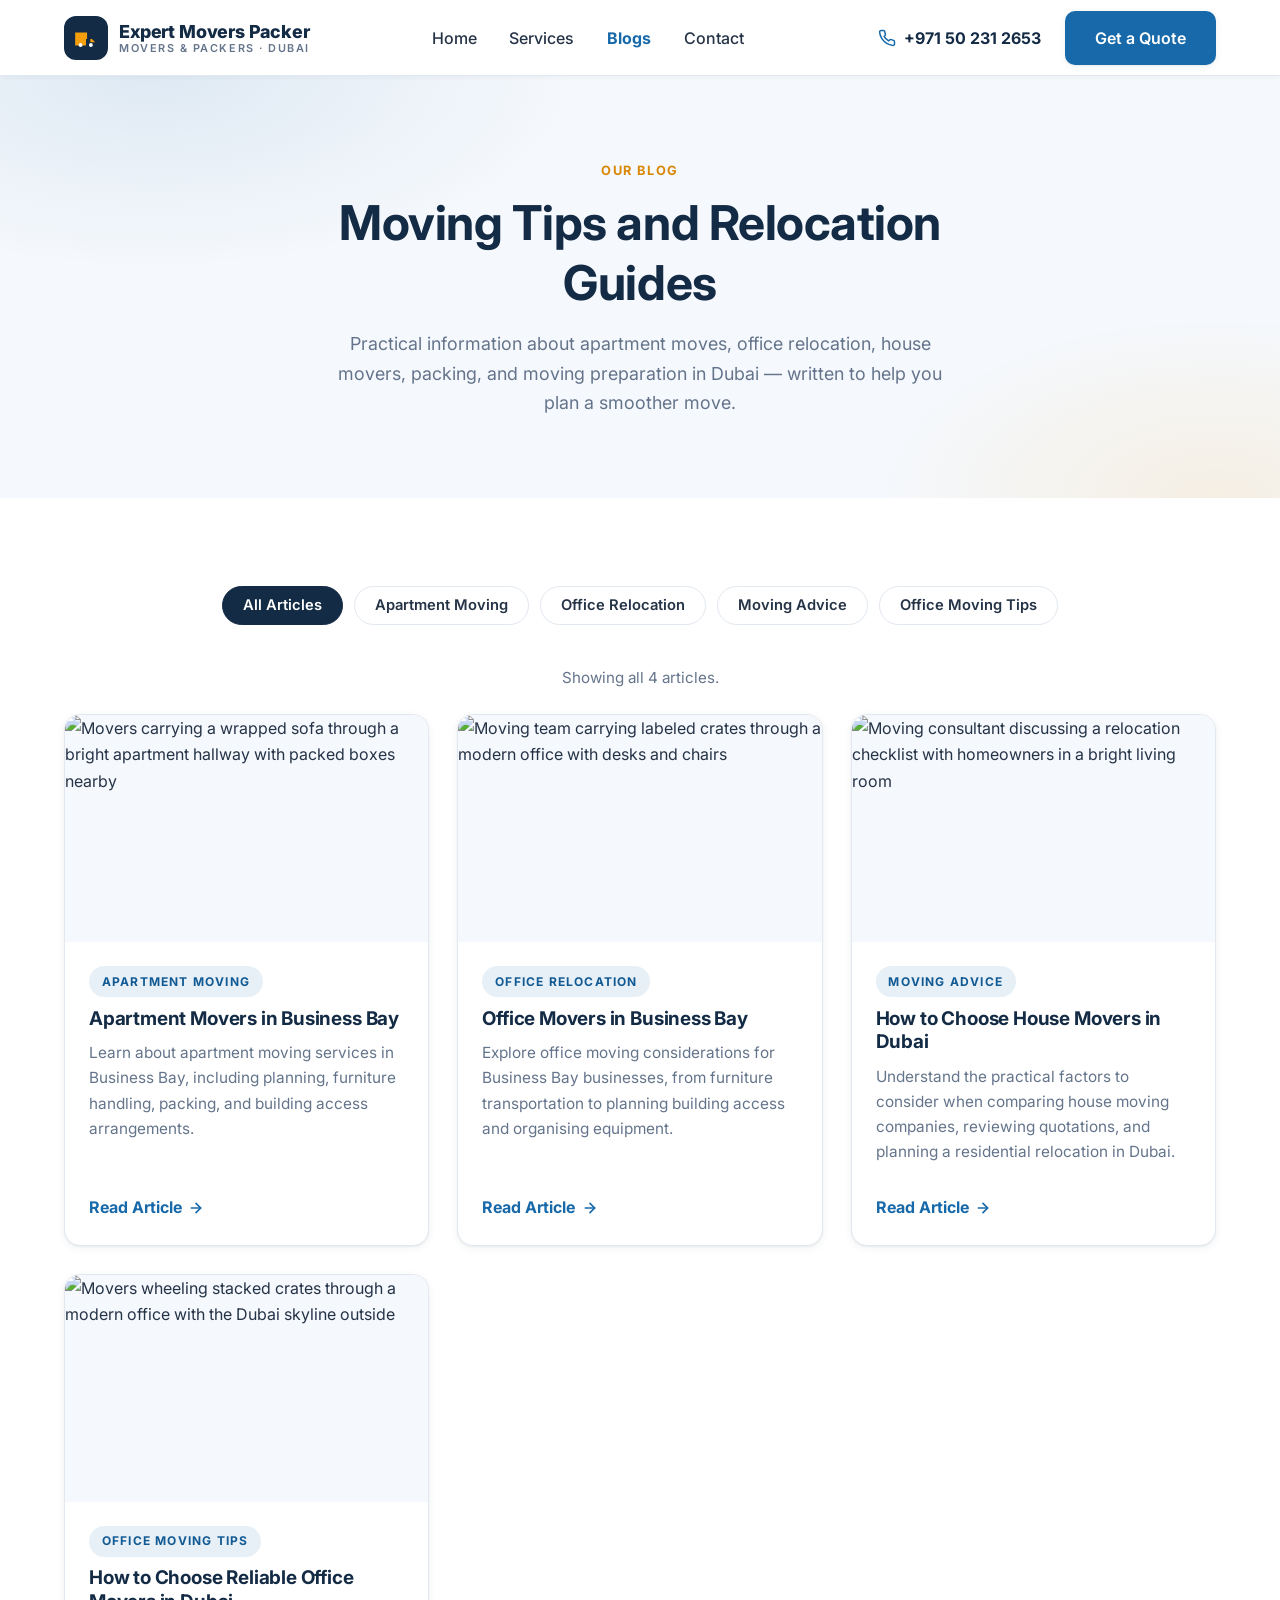
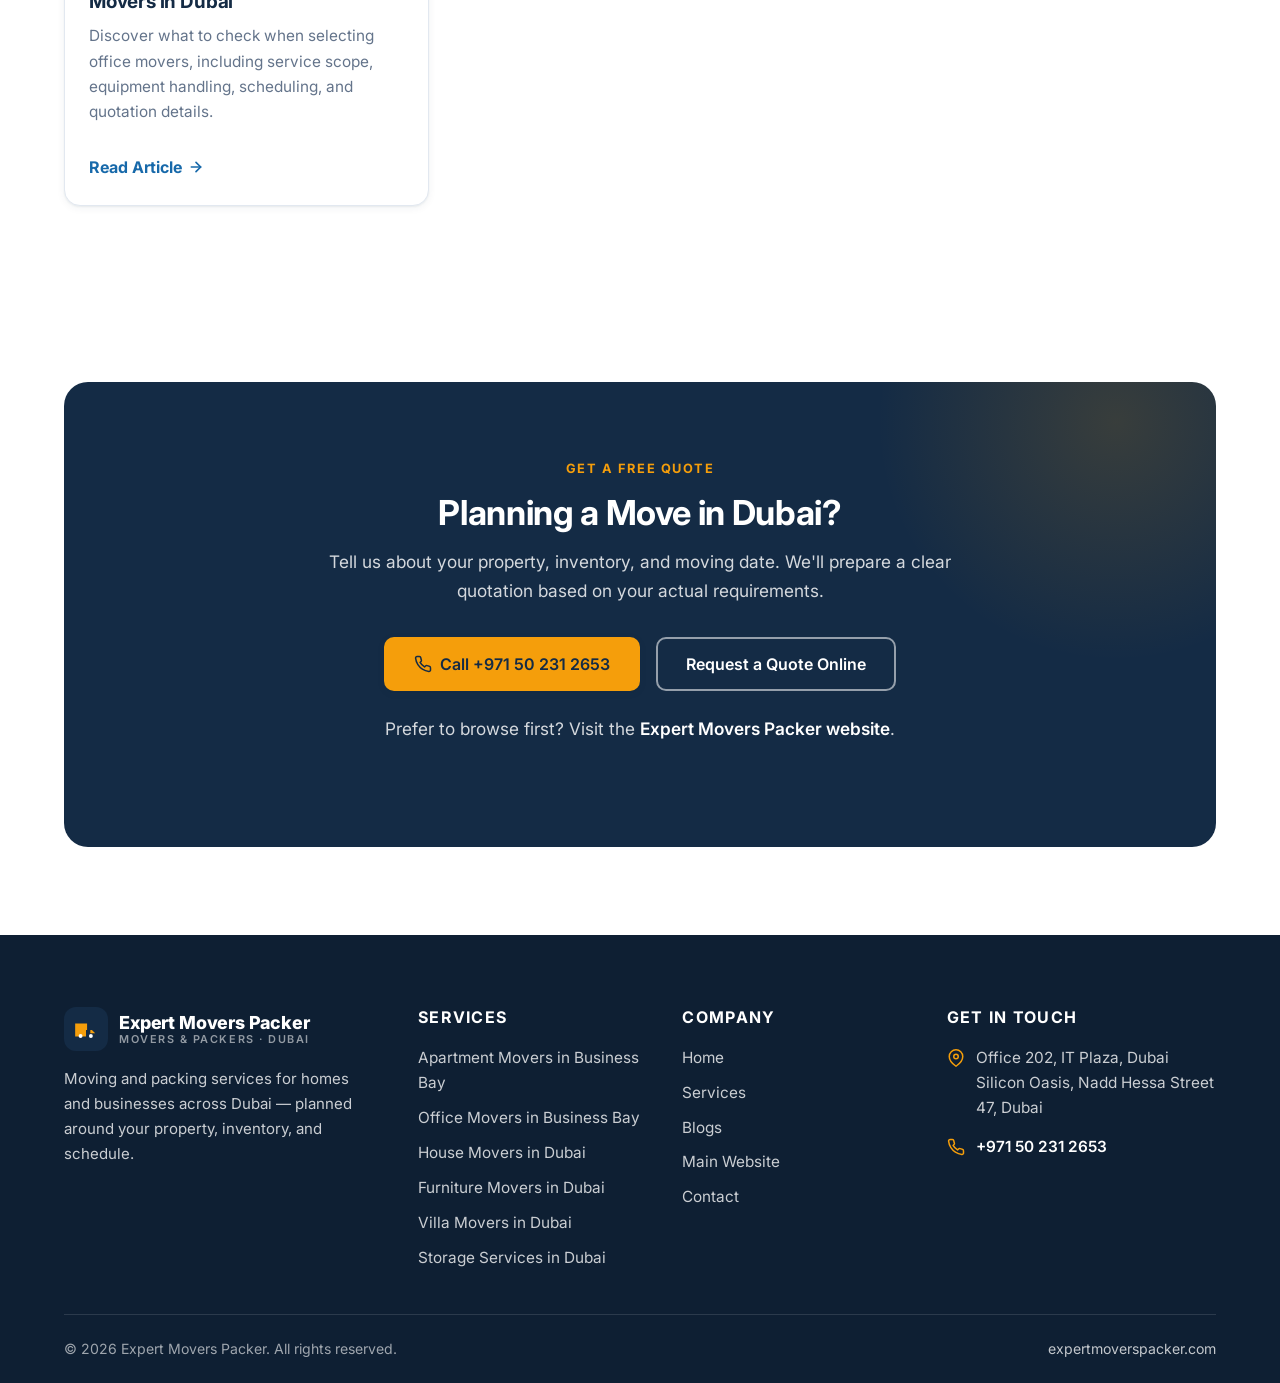
==== blogs.html @ 7b5e15eb "Add files via upload" ====
<!DOCTYPE html>
<html lang="en">
<head>
  <meta charset="UTF-8">
  <meta name="viewport" content="width=device-width, initial-scale=1.0">
  <title>Moving Tips and Relocation Guides | Expert Movers Packer</title>
  <meta name="description" content="Practical moving tips and relocation guides from Expert Movers Packer: apartment moves, office relocation, choosing house movers, packing and moving preparation in Dubai.">
  <meta property="og:type" content="website">
  <meta property="og:title" content="Moving Tips and Relocation Guides | Expert Movers Packer">
  <meta property="og:description" content="Practical moving tips and relocation guides for Dubai: apartment moves, office relocation, choosing house movers, packing and preparation.">
  <meta name="theme-color" content="#142B45">
  <link rel="preconnect" href="https://fonts.googleapis.com">
  <link rel="preconnect" href="https://fonts.gstatic.com" crossorigin>
  <link href="https://fonts.googleapis.com/css2?family=Inter:wght@400;500;600;700;800&display=swap" rel="stylesheet">
  <link rel="stylesheet" href="style.css">
  <link rel="icon" href="data:image/svg+xml,%3Csvg xmlns='http://www.w3.org/2000/svg' viewBox='0 0 44 44'%3E%3Crect width='44' height='44' rx='12' fill='%23142B45'/%3E%3Cpath d='M10 28V16h14v8h6l4 4v0h-4v-4h-6v8H10z' fill='%23F59E0B'/%3E%3Ccircle cx='16' cy='30' r='3' fill='%23fff'/%3E%3Ccircle cx='28' cy='30' r='3' fill='%23fff'/%3E%3C/svg%3E">
</head>
<body>
  <a class="skip-link" href="#main">Skip to main content</a>

  <!-- ================= Header ================= -->
  <header class="site-header">
    <div class="container header-inner">
      <a class="brand" href="index.html" aria-label="Expert Movers Packer — home">
        <span class="brand-mark" aria-hidden="true">
          <svg width="26" height="26" viewBox="0 0 24 24" fill="none" aria-hidden="true">
            <path d="M2 16V7h11v6h4.5l3 3v0H16v-3h-4v6H2v-3z" fill="#F59E0B"/>
            <circle cx="7" cy="18.5" r="1.8" fill="#fff"/>
            <circle cx="16.5" cy="18.5" r="1.8" fill="#fff"/>
          </svg>
        </span>
        <span class="brand-text">Expert Movers Packer<small>Movers &amp; Packers · Dubai</small></span>
      </a>

      <nav class="main-nav" id="main-nav" aria-label="Primary">
        <ul>
          <li><a href="index.html">Home</a></li>
          <li><a href="index.html#services">Services</a></li>
          <li><a href="blogs.html" aria-current="page">Blogs</a></li>
          <li><a href="index.html#quote">Contact</a></li>
        </ul>
      </nav>

      <div class="header-actions">
        <a class="header-phone" href="tel:+971502312653" aria-label="Call Expert Movers Packer at +971 50 231 2653">
          <svg width="18" height="18" viewBox="0 0 24 24" fill="none" stroke="currentColor" stroke-width="2" stroke-linecap="round" stroke-linejoin="round" aria-hidden="true"><path d="M22 16.92v3a2 2 0 0 1-2.18 2 19.79 19.79 0 0 1-8.63-3.07 19.5 19.5 0 0 1-6-6 19.79 19.79 0 0 1-3.07-8.67A2 2 0 0 1 4.11 2h3a2 2 0 0 1 2 1.72c.127.96.361 1.903.7 2.81a2 2 0 0 1-.45 2.11L8.09 9.91a16 16 0 0 0 6 6l1.27-1.27a2 2 0 0 1 2.11-.45c.907.339 1.85.573 2.81.7A2 2 0 0 1 22 16.92z"/></svg>
          <span>+971 50 231 2653</span>
        </a>
        <a class="btn btn-primary" href="index.html#quote">Get a Quote</a>
        <button class="nav-toggle" id="nav-toggle" aria-expanded="false" aria-controls="main-nav" aria-label="Open menu">
          <svg width="22" height="22" viewBox="0 0 24 24" fill="none" stroke="currentColor" stroke-width="2" stroke-linecap="round" aria-hidden="true"><line x1="3" y1="6" x2="21" y2="6"/><line x1="3" y1="12" x2="21" y2="12"/><line x1="3" y1="18" x2="21" y2="18"/></svg>
        </button>
      </div>
    </div>
  </header>

  <main id="main">
    <!-- ================= Blog hero ================= -->
    <section class="blog-hero" aria-labelledby="blog-heading">
      <div class="container">
        <span class="eyebrow">Our blog</span>
        <h1 id="blog-heading">Moving Tips and Relocation Guides</h1>
        <p>Practical information about apartment moves, office relocation, house movers, packing, and moving preparation in Dubai — written to help you plan a smoother move.</p>
      </div>
    </section>

    <!-- ================= Blog listing ================= -->
    <section class="section" aria-labelledby="articles-heading">
      <div class="container">
        <h2 id="articles-heading" class="visually-hidden">All articles</h2>

        <div class="filters" role="group" aria-label="Filter articles by category">
          <button class="filter-btn" type="button" data-filter="all" aria-pressed="true">All Articles</button>
          <button class="filter-btn" type="button" data-filter="apartment-moving" aria-pressed="false">Apartment Moving</button>
          <button class="filter-btn" type="button" data-filter="office-relocation" aria-pressed="false">Office Relocation</button>
          <button class="filter-btn" type="button" data-filter="moving-advice" aria-pressed="false">Moving Advice</button>
          <button class="filter-btn" type="button" data-filter="office-moving-tips" aria-pressed="false">Office Moving Tips</button>
        </div>
        <p class="filter-status" id="filter-status" role="status" aria-live="polite">Showing all 4 articles.</p>

        <div class="blog-grid" id="blog-grid">
          <article class="card blog-card" data-category="apartment-moving">
            <div class="card-media">
              <img src="assets/images/service-apartment-movers.jpg" alt="Movers carrying a wrapped sofa through a bright apartment hallway with packed boxes nearby" width="1200" height="800" loading="lazy">
            </div>
            <div class="card-body">
              <span class="category-label">Apartment Moving</span>
              <h3>Apartment Movers in Business Bay</h3>
              <p>Learn about apartment moving services in Business Bay, including planning, furniture handling, packing, and building access arrangements.</p>
              <a class="card-link" href="https://expertmoverspacker.com/apartment-movers-in-business-bay/" target="_blank" rel="noopener">Read Article
                <svg width="16" height="16" viewBox="0 0 24 24" fill="none" stroke="currentColor" stroke-width="2.5" stroke-linecap="round" stroke-linejoin="round" aria-hidden="true"><line x1="5" y1="12" x2="19" y2="12"/><polyline points="12 5 19 12 12 19"/></svg>
              </a>
            </div>
          </article>

          <article class="card blog-card" data-category="office-relocation">
            <div class="card-media">
              <img src="assets/images/service-office-movers.jpg" alt="Moving team carrying labeled crates through a modern office with desks and chairs" width="1200" height="800" loading="lazy">
            </div>
            <div class="card-body">
              <span class="category-label">Office Relocation</span>
              <h3>Office Movers in Business Bay</h3>
              <p>Explore office moving considerations for Business Bay businesses, from furniture transportation to planning building access and organising equipment.</p>
              <a class="card-link" href="https://expertmoverspacker.com/office-movers-in-business-bay/" target="_blank" rel="noopener">Read Article
                <svg width="16" height="16" viewBox="0 0 24 24" fill="none" stroke="currentColor" stroke-width="2.5" stroke-linecap="round" stroke-linejoin="round" aria-hidden="true"><line x1="5" y1="12" x2="19" y2="12"/><polyline points="12 5 19 12 12 19"/></svg>
              </a>
            </div>
          </article>

          <article class="card blog-card" data-category="moving-advice">
            <div class="card-media">
              <img src="assets/images/blog-choosing-house-movers.jpg" alt="Moving consultant discussing a relocation checklist with homeowners in a bright living room" width="1200" height="800" loading="lazy">
            </div>
            <div class="card-body">
              <span class="category-label">Moving Advice</span>
              <h3>How to Choose House Movers in Dubai</h3>
              <p>Understand the practical factors to consider when comparing house moving companies, reviewing quotations, and planning a residential relocation in Dubai.</p>
              <a class="card-link" href="https://expertmoverspacker.com/how-to-choose-house-movers-in-dubai/" target="_blank" rel="noopener">Read Article
                <svg width="16" height="16" viewBox="0 0 24 24" fill="none" stroke="currentColor" stroke-width="2.5" stroke-linecap="round" stroke-linejoin="round" aria-hidden="true"><line x1="5" y1="12" x2="19" y2="12"/><polyline points="12 5 19 12 12 19"/></svg>
              </a>
            </div>
          </article>

          <article class="card blog-card" data-category="office-moving-tips">
            <div class="card-media">
              <img src="assets/images/blog-choosing-office-movers.jpg" alt="Movers wheeling stacked crates through a modern office with the Dubai skyline outside" width="1200" height="800" loading="lazy">
            </div>
            <div class="card-body">
              <span class="category-label">Office Moving Tips</span>
              <h3>How to Choose Reliable Office Movers in Dubai</h3>
              <p>Discover what to check when selecting office movers, including service scope, equipment handling, scheduling, and quotation details.</p>
              <a class="card-link" href="https://expertmoverspacker.com/how-to-choose-reliable-office-movers-in-dubai/" target="_blank" rel="noopener">Read Article
                <svg width="16" height="16" viewBox="0 0 24 24" fill="none" stroke="currentColor" stroke-width="2.5" stroke-linecap="round" stroke-linejoin="round" aria-hidden="true"><line x1="5" y1="12" x2="19" y2="12"/><polyline points="12 5 19 12 12 19"/></svg>
              </a>
            </div>
          </article>
        </div>
      </div>
    </section>

    <!-- ================= Quote CTA ================= -->
    <section class="section" id="quote" aria-labelledby="quote-heading">
      <div class="container">
        <div class="cta">
          <div class="cta-inner">
            <span class="eyebrow eyebrow--on-dark">Get a free quote</span>
            <h2 id="quote-heading">Planning a Move in Dubai?</h2>
            <p>Tell us about your property, inventory, and moving date. We'll prepare a clear quotation based on your actual requirements.</p>
            <div class="cta-actions">
              <a class="btn btn-accent" href="tel:+971502312653">
                <svg width="18" height="18" viewBox="0 0 24 24" fill="none" stroke="currentColor" stroke-width="2" stroke-linecap="round" stroke-linejoin="round" aria-hidden="true"><path d="M22 16.92v3a2 2 0 0 1-2.18 2 19.79 19.79 0 0 1-8.63-3.07 19.5 19.5 0 0 1-6-6 19.79 19.79 0 0 1-3.07-8.67A2 2 0 0 1 4.11 2h3a2 2 0 0 1 2 1.72c.127.96.361 1.903.7 2.81a2 2 0 0 1-.45 2.11L8.09 9.91a16 16 0 0 0 6 6l1.27-1.27a2 2 0 0 1 2.11-.45c.907.339 1.85.573 2.81.7A2 2 0 0 1 22 16.92z"/></svg>
                Call +971 50 231 2653
              </a>
              <a class="btn btn-outline-light" href="https://expertmoverspacker.com/contact/" target="_blank" rel="noopener">Request a Quote Online</a>
            </div>
            <p class="cta-note">Prefer to browse first? Visit the <a href="https://expertmoverspacker.com/" target="_blank" rel="noopener">Expert Movers Packer website</a>.</p>
          </div>
        </div>
      </div>
    </section>
  </main>

  <!-- ================= Footer ================= -->
  <footer class="site-footer" id="contact">
    <div class="container">
      <div class="footer-grid">
        <div class="footer-brand">
          <a class="brand" href="index.html" aria-label="Expert Movers Packer — home">
            <span class="brand-mark" aria-hidden="true">
              <svg width="26" height="26" viewBox="0 0 24 24" fill="none" aria-hidden="true">
                <path d="M2 16V7h11v6h4.5l3 3v0H16v-3h-4v6H2v-3z" fill="#F59E0B"/>
                <circle cx="7" cy="18.5" r="1.8" fill="#fff"/>
                <circle cx="16.5" cy="18.5" r="1.8" fill="#fff"/>
              </svg>
            </span>
            <span class="brand-text">Expert Movers Packer<small>Movers &amp; Packers · Dubai</small></span>
          </a>
          <p>Moving and packing services for homes and businesses across Dubai — planned around your property, inventory, and schedule.</p>
        </div>

        <nav aria-label="Services">
          <h3>Services</h3>
          <ul class="footer-links">
            <li><a href="https://expertmoverspacker.com/apartment-movers-in-business-bay/" target="_blank" rel="noopener">Apartment Movers in Business Bay</a></li>
            <li><a href="https://expertmoverspacker.com/office-movers-in-business-bay/" target="_blank" rel="noopener">Office Movers in Business Bay</a></li>
            <li><a href="https://expertmoverspacker.com/house-movers-dubai/" target="_blank" rel="noopener">House Movers in Dubai</a></li>
            <li><a href="https://expertmoverspacker.com/furniture-movers-dubai/" target="_blank" rel="noopener">Furniture Movers in Dubai</a></li>
            <li><a href="https://expertmoverspacker.com/villa-movers-dubai/" target="_blank" rel="noopener">Villa Movers in Dubai</a></li>
            <li><a href="https://expertmoverspacker.com/storage-services-dubai/" target="_blank" rel="noopener">Storage Services in Dubai</a></li>
          </ul>
        </nav>

        <nav aria-label="Company">
          <h3>Company</h3>
          <ul class="footer-links">
            <li><a href="index.html">Home</a></li>
            <li><a href="index.html#services">Services</a></li>
            <li><a href="blogs.html">Blogs</a></li>
            <li><a href="https://expertmoverspacker.com/" target="_blank" rel="noopener">Main Website</a></li>
            <li><a href="https://expertmoverspacker.com/contact/" target="_blank" rel="noopener">Contact</a></li>
          </ul>
        </nav>

        <div>
          <h3>Get in Touch</h3>
          <ul class="footer-contact">
            <li>
              <svg width="18" height="18" viewBox="0 0 24 24" fill="none" stroke="currentColor" stroke-width="2" stroke-linecap="round" stroke-linejoin="round" aria-hidden="true"><path d="M21 10c0 7-9 13-9 13s-9-6-9-13a9 9 0 0 1 18 0z"/><circle cx="12" cy="10" r="3"/></svg>
              <span>Office 202, IT Plaza, Dubai Silicon Oasis, Nadd Hessa Street 47, Dubai</span>
            </li>
            <li>
              <svg width="18" height="18" viewBox="0 0 24 24" fill="none" stroke="currentColor" stroke-width="2" stroke-linecap="round" stroke-linejoin="round" aria-hidden="true"><path d="M22 16.92v3a2 2 0 0 1-2.18 2 19.79 19.79 0 0 1-8.63-3.07 19.5 19.5 0 0 1-6-6 19.79 19.79 0 0 1-3.07-8.67A2 2 0 0 1 4.11 2h3a2 2 0 0 1 2 1.72c.127.96.361 1.903.7 2.81a2 2 0 0 1-.45 2.11L8.09 9.91a16 16 0 0 0 6 6l1.27-1.27a2 2 0 0 1 2.11-.45c.907.339 1.85.573 2.81.7A2 2 0 0 1 22 16.92z"/></svg>
              <a href="tel:+971502312653">+971 50 231 2653</a>
            </li>
          </ul>
        </div>
      </div>

      <div class="footer-bottom">
        <span>© 2026 Expert Movers Packer. All rights reserved.</span>
        <a href="https://expertmoverspacker.com/" target="_blank" rel="noopener">expertmoverspacker.com</a>
      </div>
    </div>
  </footer>

  <script src="script.js" defer></script>
</body>
</html>
---- style.css ----
/* ============================================================
   Expert Movers Packer — shared stylesheet
   Palette: navy #142B45 · blue #1769AA · orange #F59E0B
   ============================================================ */

:root {
  --navy: #142B45;
  --navy-deep: #0E1F33;
  --blue: #1769AA;
  --blue-dark: #125A94;
  --orange: #F59E0B;
  --orange-dark: #D98706;
  --white: #FFFFFF;
  --bg-light: #F5F8FC;
  --text: #253347;
  --text-secondary: #64748B;
  --border: #E2E8F0;
  --radius: 16px;
  --radius-sm: 10px;
  --shadow-sm: 0 1px 2px rgba(20, 43, 69, 0.06), 0 2px 8px rgba(20, 43, 69, 0.06);
  --shadow-md: 0 4px 6px rgba(20, 43, 69, 0.07), 0 12px 28px rgba(20, 43, 69, 0.10);
  --shadow-lg: 0 10px 24px rgba(20, 43, 69, 0.12), 0 24px 48px rgba(20, 43, 69, 0.12);
  --font: "Inter", -apple-system, BlinkMacSystemFont, "Segoe UI", Roboto, "Helvetica Neue", Arial, sans-serif;
  --header-height: 76px;
}

/* ---------- Reset & base ---------- */
*, *::before, *::after { box-sizing: border-box; }

* { margin: 0; }

html {
  -webkit-text-size-adjust: 100%;
  scroll-behavior: smooth;
}

@media (prefers-reduced-motion: reduce) {
  html { scroll-behavior: auto; }
  *, *::before, *::after {
    animation-duration: 0.01ms !important;
    animation-iteration-count: 1 !important;
    transition-duration: 0.01ms !important;
  }
}

body {
  font-family: var(--font);
  color: var(--text);
  background: var(--white);
  line-height: 1.65;
  font-size: 1rem;
  -webkit-font-smoothing: antialiased;
}

img { max-width: 100%; height: auto; display: block; }

a { color: var(--blue); text-decoration: none; }
a:hover { text-decoration: underline; }

h1, h2, h3, h4 {
  color: var(--navy);
  line-height: 1.25;
  letter-spacing: -0.01em;
  font-weight: 700;
}

h1 { font-size: clamp(2rem, 4.5vw, 3rem); }
h2 { font-size: clamp(1.6rem, 3vw, 2.15rem); }
h3 { font-size: 1.25rem; }

p { margin-bottom: 1rem; }
p:last-child { margin-bottom: 0; }

::selection { background: rgba(23, 105, 170, 0.18); }

:focus-visible {
  outline: 3px solid var(--orange);
  outline-offset: 3px;
  border-radius: 4px;
}

/* ---------- Accessibility helpers ---------- */
[hidden] { display: none !important; }

.skip-link {
  position: absolute;
  left: 1rem;
  top: -100px;
  z-index: 200;
  background: var(--navy);
  color: var(--white);
  padding: 0.75rem 1.25rem;
  border-radius: var(--radius-sm);
  font-weight: 600;
  transition: top 0.2s ease;
}
.skip-link:focus { top: 1rem; text-decoration: none; }

.visually-hidden {
  position: absolute !important;
  width: 1px; height: 1px;
  padding: 0; margin: -1px;
  overflow: hidden;
  clip: rect(0, 0, 0, 0);
  white-space: nowrap;
  border: 0;
}

/* ---------- Layout ---------- */
.container {
  width: 100%;
  max-width: 1200px;
  margin-inline: auto;
  padding-inline: 1.5rem;
}

.section { padding-block: clamp(3.5rem, 7vw, 5.5rem); }
.section--light { background: var(--bg-light); }

section[id], footer[id] { scroll-margin-top: calc(var(--header-height) + 16px); }

.section-head {
  max-width: 720px;
  margin-bottom: 2.75rem;
}
.section-head--center { margin-inline: auto; text-align: center; }

.eyebrow {
  display: inline-block;
  font-size: 0.8rem;
  font-weight: 700;
  letter-spacing: 0.12em;
  text-transform: uppercase;
  color: var(--orange-dark);
  margin-bottom: 0.75rem;
}
.eyebrow--on-dark { color: var(--orange); }

.section-head h2 { margin-bottom: 0.75rem; }
.lead { color: var(--text-secondary); font-size: 1.1rem; }

/* ---------- Buttons ---------- */
.btn {
  display: inline-flex;
  align-items: center;
  justify-content: center;
  gap: 0.5rem;
  padding: 0.85rem 1.75rem;
  border-radius: var(--radius-sm);
  font-weight: 600;
  font-size: 1rem;
  line-height: 1.4;
  border: 2px solid transparent;
  cursor: pointer;
  transition: background-color 0.2s ease, border-color 0.2s ease, transform 0.15s ease, box-shadow 0.2s ease;
  text-align: center;
}
.btn:hover { text-decoration: none; }
.btn:active { transform: translateY(1px); }

.btn-primary { background: var(--blue); color: var(--white); box-shadow: var(--shadow-sm); }
.btn-primary:hover { background: var(--blue-dark); box-shadow: var(--shadow-md); }

.btn-accent { background: var(--orange); color: var(--navy); box-shadow: var(--shadow-sm); }
.btn-accent:hover { background: var(--orange-dark); box-shadow: var(--shadow-md); }

.btn-outline {
  background: transparent;
  color: var(--blue);
  border-color: var(--blue);
}
.btn-outline:hover { background: rgba(23, 105, 170, 0.08); }

.btn-outline-light {
  background: transparent;
  color: var(--white);
  border-color: rgba(255, 255, 255, 0.55);
}
.btn-outline-light:hover { background: rgba(255, 255, 255, 0.12); border-color: var(--white); }

.btn svg { flex-shrink: 0; }

/* ---------- Header ---------- */
.site-header {
  position: sticky;
  top: 0;
  z-index: 100;
  background: var(--white);
  border-bottom: 1px solid var(--border);
  box-shadow: 0 1px 6px rgba(20, 43, 69, 0.05);
  height: var(--header-height);
}

.header-inner {
  display: flex;
  align-items: center;
  justify-content: space-between;
  gap: 1.5rem;
  height: var(--header-height);
}

.brand {
  display: inline-flex;
  align-items: center;
  gap: 0.7rem;
  color: var(--navy);
  font-weight: 800;
  font-size: 1.12rem;
  letter-spacing: -0.01em;
  line-height: 1.2;
  flex-shrink: 0;
}
.brand:hover { text-decoration: none; }
.brand-mark {
  width: 44px; height: 44px;
  border-radius: 12px;
  background: var(--navy);
  display: inline-flex;
  align-items: center;
  justify-content: center;
  flex-shrink: 0;
}
.brand small {
  display: block;
  font-size: 0.68rem;
  font-weight: 600;
  letter-spacing: 0.14em;
  text-transform: uppercase;
  color: var(--text-secondary);
}

.main-nav ul {
  display: flex;
  align-items: center;
  gap: 0.25rem;
  list-style: none;
  padding: 0;
  margin: 0;
}
.main-nav a {
  display: inline-block;
  padding: 0.6rem 0.9rem;
  color: var(--text);
  font-weight: 500;
  border-radius: var(--radius-sm);
  transition: color 0.15s ease, background-color 0.15s ease;
}
.main-nav a:hover { color: var(--blue); background: var(--bg-light); text-decoration: none; }
.main-nav a[aria-current="page"] { color: var(--blue); font-weight: 700; }

.header-actions {
  display: flex;
  align-items: center;
  gap: 0.75rem;
  flex-shrink: 0;
}
.header-phone {
  display: inline-flex;
  align-items: center;
  gap: 0.5rem;
  font-weight: 700;
  color: var(--navy);
  padding: 0.6rem 0.75rem;
  border-radius: var(--radius-sm);
  white-space: nowrap;
}
.header-phone:hover { color: var(--blue); text-decoration: none; background: var(--bg-light); }
.header-phone svg { color: var(--blue); }

.nav-toggle {
  display: none;
  align-items: center;
  justify-content: center;
  width: 46px; height: 46px;
  background: transparent;
  border: 1px solid var(--border);
  border-radius: var(--radius-sm);
  cursor: pointer;
  color: var(--navy);
}
.nav-toggle:hover { background: var(--bg-light); }

/* ---------- Hero ---------- */
.hero {
  background:
    radial-gradient(900px 420px at 85% -10%, rgba(23, 105, 170, 0.08), transparent 60%),
    var(--bg-light);
  padding-block: clamp(3rem, 6vw, 5rem);
  overflow: hidden;
}

.hero-grid {
  display: grid;
  grid-template-columns: 1.05fr 0.95fr;
  gap: clamp(2rem, 5vw, 4.5rem);
  align-items: center;
}

.hero-copy h1 { margin-bottom: 1.1rem; }
.hero-copy .lead { margin-bottom: 1.75rem; max-width: 34rem; }

.hero-actions {
  display: flex;
  flex-wrap: wrap;
  gap: 0.9rem;
  margin-bottom: 2.25rem;
}

.hero-highlights {
  display: grid;
  grid-template-columns: repeat(2, minmax(0, 1fr));
  gap: 0.85rem 1.25rem;
  list-style: none;
  padding: 0;
  margin: 0;
}
.hero-highlights li {
  display: flex;
  align-items: flex-start;
  gap: 0.6rem;
  font-size: 0.95rem;
  font-weight: 500;
  color: var(--text);
}
.hero-highlights svg {
  flex-shrink: 0;
  margin-top: 0.2rem;
  color: var(--blue);
}

.hero-media { position: relative; }
.hero-media img {
  border-radius: var(--radius);
  box-shadow: var(--shadow-lg);
  width: 100%;
  aspect-ratio: 4 / 3;
  object-fit: cover;
}
.hero-badge {
  position: absolute;
  left: 1.25rem;
  bottom: 1.25rem;
  background: var(--white);
  border: 1px solid var(--border);
  border-radius: var(--radius-sm);
  box-shadow: var(--shadow-md);
  padding: 0.8rem 1.1rem;
  display: flex;
  align-items: center;
  gap: 0.7rem;
  font-size: 0.9rem;
  font-weight: 600;
  color: var(--navy);
}
.hero-badge svg { color: var(--orange-dark); flex-shrink: 0; }

/* ---------- Cards (services & blog) ---------- */
.cards-grid {
  display: grid;
  grid-template-columns: repeat(3, minmax(0, 1fr));
  gap: 1.75rem;
}

.card {
  background: var(--white);
  border: 1px solid var(--border);
  border-radius: var(--radius);
  box-shadow: var(--shadow-sm);
  overflow: hidden;
  display: flex;
  flex-direction: column;
  transition: transform 0.2s ease, box-shadow 0.25s ease;
}
.card:hover {
  transform: translateY(-5px);
  box-shadow: var(--shadow-md);
}

.card-media { overflow: hidden; background: var(--bg-light); }
.card-media img {
  width: 100%;
  aspect-ratio: 16 / 10;
  object-fit: cover;
  transition: transform 0.35s ease;
}
.card:hover .card-media img { transform: scale(1.04); }

.card-body {
  padding: 1.5rem;
  display: flex;
  flex-direction: column;
  gap: 0.6rem;
  flex: 1;
}
.card-body h3 { font-size: 1.18rem; }
.card-body p { color: var(--text-secondary); font-size: 0.96rem; flex: 1; }

.card-link {
  display: inline-flex;
  align-items: center;
  gap: 0.4rem;
  font-weight: 700;
  color: var(--blue);
  margin-top: 0.25rem;
  width: fit-content;
}
.card-link svg { transition: transform 0.2s ease; }
.card:hover .card-link svg { transform: translateX(4px); }
.card-link:hover { color: var(--blue-dark); }

/* ---------- Why choose us ---------- */
.features-grid {
  display: grid;
  grid-template-columns: repeat(3, minmax(0, 1fr));
  gap: 1.75rem;
}
.feature {
  background: var(--white);
  border: 1px solid var(--border);
  border-radius: var(--radius);
  box-shadow: var(--shadow-sm);
  padding: 1.75rem;
  transition: box-shadow 0.25s ease, transform 0.2s ease;
}
.feature:hover { box-shadow: var(--shadow-md); transform: translateY(-4px); }
.feature-icon {
  width: 52px; height: 52px;
  border-radius: 14px;
  background: rgba(23, 105, 170, 0.1);
  color: var(--blue);
  display: inline-flex;
  align-items: center;
  justify-content: center;
  margin-bottom: 1rem;
}
.feature h3 { font-size: 1.1rem; margin-bottom: 0.5rem; }
.feature p { color: var(--text-secondary); font-size: 0.95rem; margin: 0; }

/* ---------- Process ---------- */
.steps {
  display: grid;
  grid-template-columns: repeat(3, minmax(0, 1fr));
  gap: 1.5rem;
  list-style: none;
  padding: 0;
  margin: 0;
  counter-reset: step;
}
.step {
  position: relative;
  background: var(--white);
  border: 1px solid var(--border);
  border-radius: var(--radius);
  box-shadow: var(--shadow-sm);
  padding: 1.75rem 1.5rem 1.5rem;
}
.step-number {
  display: inline-flex;
  align-items: center;
  justify-content: center;
  width: 42px; height: 42px;
  border-radius: 50%;
  background: var(--navy);
  color: var(--white);
  font-weight: 800;
  font-size: 1.05rem;
  margin-bottom: 1rem;
}
.step:nth-child(even) .step-number { background: var(--blue); }
.step h3 { font-size: 1.08rem; margin-bottom: 0.45rem; }
.step p { color: var(--text-secondary); font-size: 0.94rem; margin: 0; }

/* ---------- Quote CTA ---------- */
.cta {
  background: var(--navy);
  color: var(--white);
  border-radius: calc(var(--radius) + 8px);
  padding: clamp(2.5rem, 6vw, 4.5rem);
  position: relative;
  overflow: hidden;
}
.cta::before {
  content: "";
  position: absolute;
  width: 520px; height: 520px;
  border-radius: 50%;
  background: radial-gradient(circle, rgba(245, 158, 11, 0.16), transparent 65%);
  top: -220px; right: -160px;
  pointer-events: none;
}
.cta-inner {
  position: relative;
  max-width: 680px;
  margin-inline: auto;
  text-align: center;
}
.cta h2 { color: var(--white); margin-bottom: 0.9rem; }
.cta p { color: rgba(255, 255, 255, 0.82); font-size: 1.08rem; margin-bottom: 2rem; }
.cta-actions {
  display: flex;
  flex-wrap: wrap;
  gap: 1rem;
  justify-content: center;
}
.cta-note {
  margin-top: 1.5rem;
  font-size: 0.9rem;
  color: rgba(255, 255, 255, 0.65);
}
.cta-note a { color: var(--white); font-weight: 600; }

/* ---------- Footer ---------- */
.site-footer {
  background: var(--navy-deep);
  color: rgba(255, 255, 255, 0.78);
  padding-top: clamp(3rem, 6vw, 4.5rem);
  font-size: 0.96rem;
}
.footer-grid {
  display: grid;
  grid-template-columns: 1.4fr 1fr 1fr 1.2fr;
  gap: 2.5rem;
  padding-bottom: 2.75rem;
}
.footer-brand .brand { color: var(--white); margin-bottom: 1rem; }
.footer-brand .brand small { color: rgba(255, 255, 255, 0.55); }
.footer-brand p { font-size: 0.94rem; max-width: 22rem; }

.site-footer h3 {
  color: var(--white);
  font-size: 1rem;
  text-transform: uppercase;
  letter-spacing: 0.08em;
  margin-bottom: 1.1rem;
}
.footer-links { list-style: none; padding: 0; margin: 0; display: grid; gap: 0.6rem; }
.footer-links a { color: rgba(255, 255, 255, 0.78); }
.footer-links a:hover { color: var(--orange); text-decoration: none; }

.footer-contact { list-style: none; padding: 0; margin: 0; display: grid; gap: 0.85rem; }
.footer-contact li { display: flex; gap: 0.7rem; align-items: flex-start; }
.footer-contact svg { flex-shrink: 0; margin-top: 0.25rem; color: var(--orange); }
.footer-contact a { color: var(--white); font-weight: 600; }
.footer-contact a:hover { color: var(--orange); text-decoration: none; }

.footer-bottom {
  border-top: 1px solid rgba(255, 255, 255, 0.12);
  padding-block: 1.4rem;
  display: flex;
  flex-wrap: wrap;
  gap: 0.75rem 1.5rem;
  align-items: center;
  justify-content: space-between;
  font-size: 0.88rem;
  color: rgba(255, 255, 255, 0.6);
}
.footer-bottom a { color: rgba(255, 255, 255, 0.75); }

/* ---------- Blog page ---------- */
.blog-hero {
  background:
    radial-gradient(700px 320px at 12% 0%, rgba(23, 105, 170, 0.1), transparent 60%),
    radial-gradient(560px 300px at 95% 100%, rgba(245, 158, 11, 0.1), transparent 60%),
    var(--bg-light);
  padding-block: clamp(3rem, 7vw, 5rem);
  text-align: center;
}
.blog-hero .container { max-width: 760px; }
.blog-hero h1 { margin-bottom: 1rem; }
.blog-hero p { color: var(--text-secondary); font-size: 1.12rem; max-width: 620px; margin-inline: auto; }

.filters {
  display: flex;
  flex-wrap: wrap;
  gap: 0.7rem;
  justify-content: center;
  margin-bottom: 2.5rem;
}
.filter-btn {
  padding: 0.6rem 1.25rem;
  border-radius: 999px;
  border: 1px solid var(--border);
  background: var(--white);
  color: var(--text);
  font-family: var(--font);
  font-weight: 600;
  font-size: 0.92rem;
  cursor: pointer;
  transition: background-color 0.18s ease, color 0.18s ease, border-color 0.18s ease;
}
.filter-btn:hover { border-color: var(--blue); color: var(--blue); }
.filter-btn[aria-pressed="true"] {
  background: var(--navy);
  border-color: var(--navy);
  color: var(--white);
}

.blog-grid {
  display: grid;
  grid-template-columns: repeat(3, minmax(0, 1fr));
  gap: 1.75rem;
}
.blog-card { position: relative; }
.blog-card .card-link::after {
  content: "";
  position: absolute;
  inset: 0;
  border-radius: var(--radius);
}
.blog-card:focus-within { outline: 3px solid var(--orange); outline-offset: 3px; }

.category-label {
  display: inline-block;
  align-self: flex-start;
  font-size: 0.75rem;
  font-weight: 700;
  letter-spacing: 0.1em;
  text-transform: uppercase;
  color: var(--blue-dark);
  background: rgba(23, 105, 170, 0.1);
  padding: 0.35rem 0.8rem;
  border-radius: 999px;
}

.filter-status {
  text-align: center;
  color: var(--text-secondary);
  font-size: 0.95rem;
  margin-bottom: 1.5rem;
}

/* Service-area note under services grid */
.area-note {
  margin-top: 2.25rem;
  text-align: center;
  color: var(--text-secondary);
}
.area-note a { font-weight: 600; }

/* ---------- Responsive ---------- */
@media (max-width: 1024px) {
  .cards-grid, .features-grid, .steps, .blog-grid {
    grid-template-columns: repeat(2, minmax(0, 1fr));
  }
  .footer-grid { grid-template-columns: 1fr 1fr; }
  .header-phone span { display: none; }
  .header-phone { padding: 0.6rem; }
}

@media (max-width: 900px) {
  .nav-toggle { display: inline-flex; }

  .main-nav {
    position: absolute;
    top: var(--header-height);
    left: 0; right: 0;
    background: var(--white);
    border-bottom: 1px solid var(--border);
    box-shadow: var(--shadow-md);
    display: none;
  }
  .main-nav.is-open { display: block; }
  .main-nav ul {
    flex-direction: column;
    align-items: stretch;
    padding: 0.75rem 1.5rem 1.25rem;
    gap: 0.15rem;
  }
  .main-nav a { display: block; padding: 0.8rem 0.75rem; }

  .hero-grid { grid-template-columns: 1fr; }
  .hero-media { order: -1; }
  .hero-media img { aspect-ratio: 16 / 9; }
  .hero-badge { left: 1rem; bottom: 1rem; }

  .header-actions .btn { display: none; }
}

@media (max-width: 640px) {
  .cards-grid, .features-grid, .steps, .blog-grid {
    grid-template-columns: 1fr;
  }
  .hero-highlights { grid-template-columns: 1fr; }
  .footer-grid { grid-template-columns: 1fr; gap: 2rem; }
  .hero-actions .btn, .cta-actions .btn { width: 100%; }
  .brand span.brand-text { font-size: 1rem; }
  .container { padding-inline: 1.15rem; }
}

@media (max-width: 420px) {
  .brand small { display: none; }
  .hero-badge { font-size: 0.8rem; padding: 0.65rem 0.9rem; }
}

/* ---------- Print ---------- */
@media print {
  .site-header, .nav-toggle, .cta, .filters, .hero-actions { display: none; }
  .card, .feature, .step { box-shadow: none; break-inside: avoid; }
}
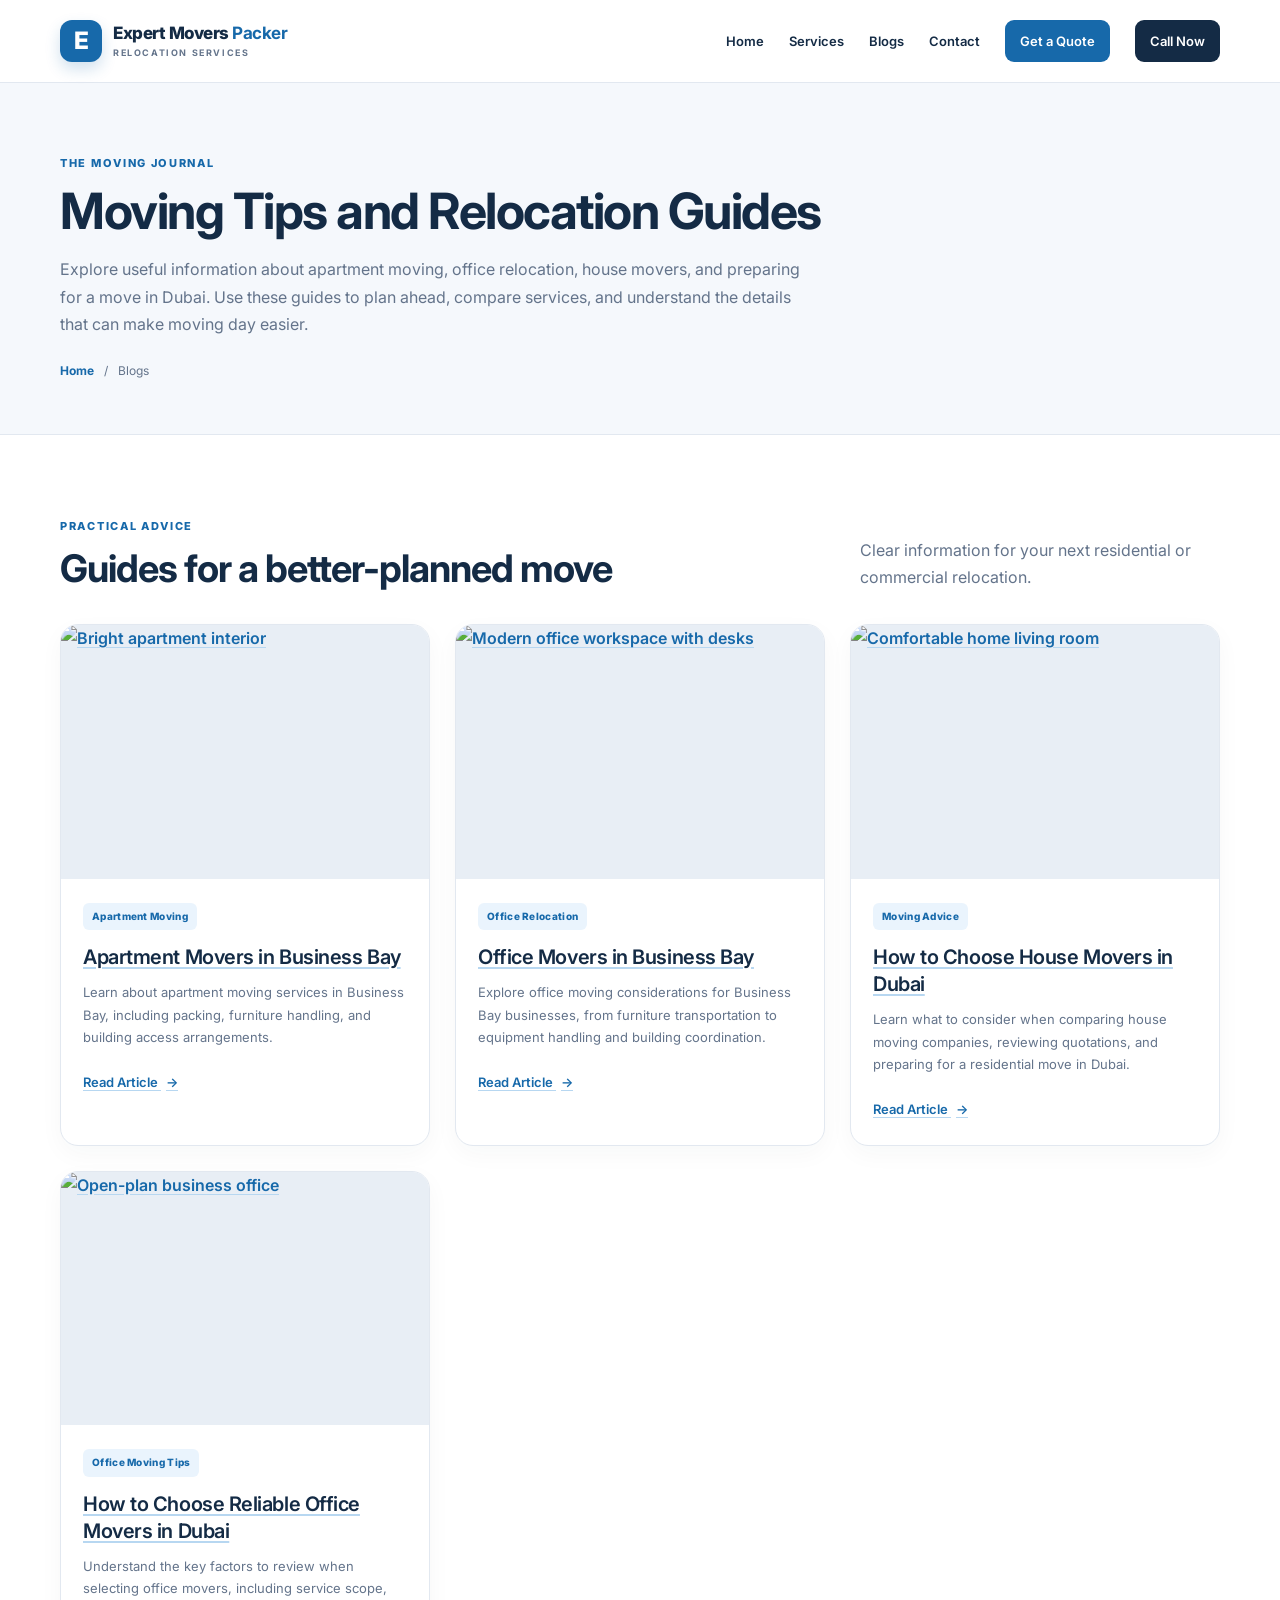
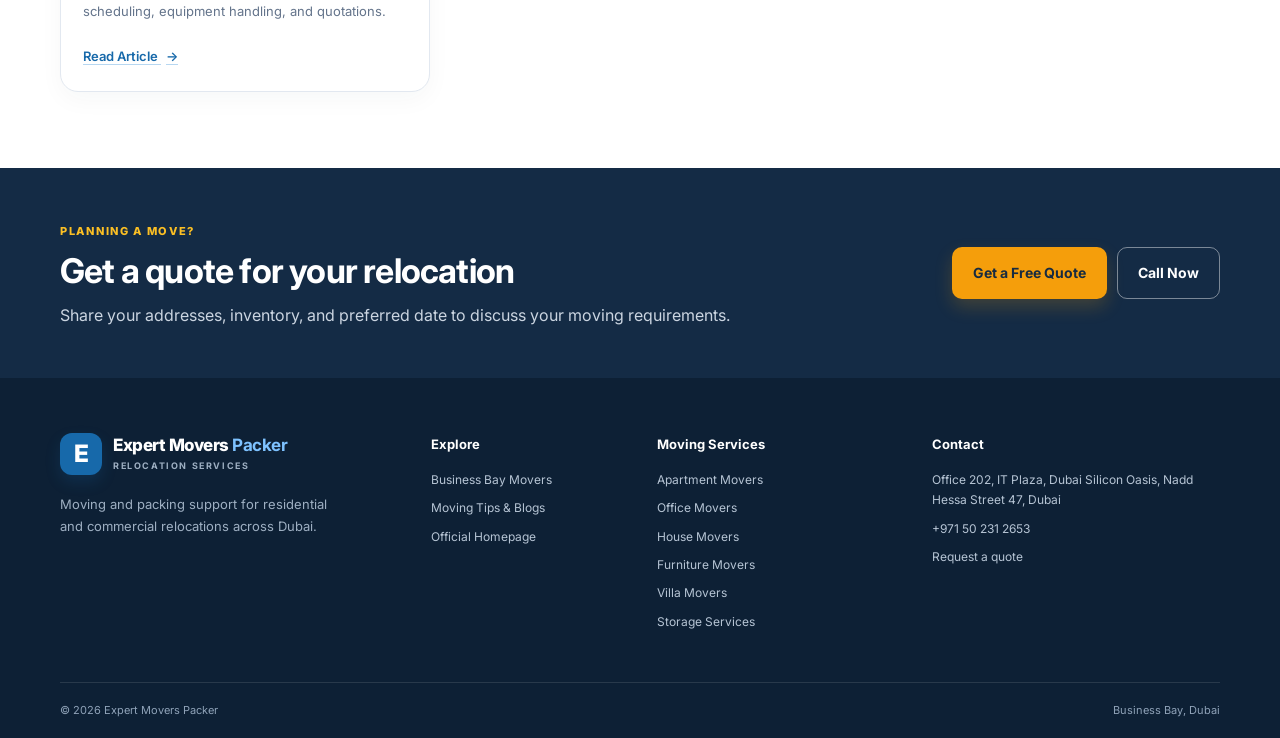
==== commit 53c57b2d: "Add files via upload" ====
--- a/blogs.html
+++ b/blogs.html
@@ -1,228 +1,25 @@
-<!DOCTYPE html>
+<!doctype html>
 <html lang="en">
 <head>
-  <meta charset="UTF-8">
-  <meta name="viewport" content="width=device-width, initial-scale=1.0">
-  <title>Moving Tips and Relocation Guides | Expert Movers Packer</title>
-  <meta name="description" content="Practical moving tips and relocation guides from Expert Movers Packer: apartment moves, office relocation, choosing house movers, packing and moving preparation in Dubai.">
-  <meta property="og:type" content="website">
-  <meta property="og:title" content="Moving Tips and Relocation Guides | Expert Movers Packer">
-  <meta property="og:description" content="Practical moving tips and relocation guides for Dubai: apartment moves, office relocation, choosing house movers, packing and preparation.">
-  <meta name="theme-color" content="#142B45">
-  <link rel="preconnect" href="https://fonts.googleapis.com">
-  <link rel="preconnect" href="https://fonts.gstatic.com" crossorigin>
-  <link href="https://fonts.googleapis.com/css2?family=Inter:wght@400;500;600;700;800&display=swap" rel="stylesheet">
-  <link rel="stylesheet" href="style.css">
-  <link rel="icon" href="data:image/svg+xml,%3Csvg xmlns='http://www.w3.org/2000/svg' viewBox='0 0 44 44'%3E%3Crect width='44' height='44' rx='12' fill='%23142B45'/%3E%3Cpath d='M10 28V16h14v8h6l4 4v0h-4v-4h-6v8H10z' fill='%23F59E0B'/%3E%3Ccircle cx='16' cy='30' r='3' fill='%23fff'/%3E%3Ccircle cx='28' cy='30' r='3' fill='%23fff'/%3E%3C/svg%3E">
+<meta charset="utf-8">
+<meta name="viewport" content="width=device-width, initial-scale=1">
+<title>Moving Tips and Relocation Guides | Expert Movers Packer</title>
+<meta name="description" content="Read practical moving tips and relocation guides for apartment moves, office relocation, house shifting, and moving preparation in Dubai.">
+<meta name="theme-color" content="#142B45">
+<link rel="stylesheet" href="style.css">
+<script src="script.js" defer></script>
 </head>
 <body>
-  <a class="skip-link" href="#main">Skip to main content</a>
-
-  <!-- ================= Header ================= -->
-  <header class="site-header">
-    <div class="container header-inner">
-      <a class="brand" href="index.html" aria-label="Expert Movers Packer — home">
-        <span class="brand-mark" aria-hidden="true">
-          <svg width="26" height="26" viewBox="0 0 24 24" fill="none" aria-hidden="true">
-            <path d="M2 16V7h11v6h4.5l3 3v0H16v-3h-4v6H2v-3z" fill="#F59E0B"/>
-            <circle cx="7" cy="18.5" r="1.8" fill="#fff"/>
-            <circle cx="16.5" cy="18.5" r="1.8" fill="#fff"/>
-          </svg>
-        </span>
-        <span class="brand-text">Expert Movers Packer<small>Movers &amp; Packers · Dubai</small></span>
-      </a>
-
-      <nav class="main-nav" id="main-nav" aria-label="Primary">
-        <ul>
-          <li><a href="index.html">Home</a></li>
-          <li><a href="index.html#services">Services</a></li>
-          <li><a href="blogs.html" aria-current="page">Blogs</a></li>
-          <li><a href="index.html#quote">Contact</a></li>
-        </ul>
-      </nav>
-
-      <div class="header-actions">
-        <a class="header-phone" href="tel:+971502312653" aria-label="Call Expert Movers Packer at +971 50 231 2653">
-          <svg width="18" height="18" viewBox="0 0 24 24" fill="none" stroke="currentColor" stroke-width="2" stroke-linecap="round" stroke-linejoin="round" aria-hidden="true"><path d="M22 16.92v3a2 2 0 0 1-2.18 2 19.79 19.79 0 0 1-8.63-3.07 19.5 19.5 0 0 1-6-6 19.79 19.79 0 0 1-3.07-8.67A2 2 0 0 1 4.11 2h3a2 2 0 0 1 2 1.72c.127.96.361 1.903.7 2.81a2 2 0 0 1-.45 2.11L8.09 9.91a16 16 0 0 0 6 6l1.27-1.27a2 2 0 0 1 2.11-.45c.907.339 1.85.573 2.81.7A2 2 0 0 1 22 16.92z"/></svg>
-          <span>+971 50 231 2653</span>
-        </a>
-        <a class="btn btn-primary" href="index.html#quote">Get a Quote</a>
-        <button class="nav-toggle" id="nav-toggle" aria-expanded="false" aria-controls="main-nav" aria-label="Open menu">
-          <svg width="22" height="22" viewBox="0 0 24 24" fill="none" stroke="currentColor" stroke-width="2" stroke-linecap="round" aria-hidden="true"><line x1="3" y1="6" x2="21" y2="6"/><line x1="3" y1="12" x2="21" y2="12"/><line x1="3" y1="18" x2="21" y2="18"/></svg>
-        </button>
-      </div>
-    </div>
-  </header>
-
-  <main id="main">
-    <!-- ================= Blog hero ================= -->
-    <section class="blog-hero" aria-labelledby="blog-heading">
-      <div class="container">
-        <span class="eyebrow">Our blog</span>
-        <h1 id="blog-heading">Moving Tips and Relocation Guides</h1>
-        <p>Practical information about apartment moves, office relocation, house movers, packing, and moving preparation in Dubai — written to help you plan a smoother move.</p>
-      </div>
-    </section>
-
-    <!-- ================= Blog listing ================= -->
-    <section class="section" aria-labelledby="articles-heading">
-      <div class="container">
-        <h2 id="articles-heading" class="visually-hidden">All articles</h2>
-
-        <div class="filters" role="group" aria-label="Filter articles by category">
-          <button class="filter-btn" type="button" data-filter="all" aria-pressed="true">All Articles</button>
-          <button class="filter-btn" type="button" data-filter="apartment-moving" aria-pressed="false">Apartment Moving</button>
-          <button class="filter-btn" type="button" data-filter="office-relocation" aria-pressed="false">Office Relocation</button>
-          <button class="filter-btn" type="button" data-filter="moving-advice" aria-pressed="false">Moving Advice</button>
-          <button class="filter-btn" type="button" data-filter="office-moving-tips" aria-pressed="false">Office Moving Tips</button>
-        </div>
-        <p class="filter-status" id="filter-status" role="status" aria-live="polite">Showing all 4 articles.</p>
-
-        <div class="blog-grid" id="blog-grid">
-          <article class="card blog-card" data-category="apartment-moving">
-            <div class="card-media">
-              <img src="assets/images/service-apartment-movers.jpg" alt="Movers carrying a wrapped sofa through a bright apartment hallway with packed boxes nearby" width="1200" height="800" loading="lazy">
-            </div>
-            <div class="card-body">
-              <span class="category-label">Apartment Moving</span>
-              <h3>Apartment Movers in Business Bay</h3>
-              <p>Learn about apartment moving services in Business Bay, including planning, furniture handling, packing, and building access arrangements.</p>
-              <a class="card-link" href="https://expertmoverspacker.com/apartment-movers-in-business-bay/" target="_blank" rel="noopener">Read Article
-                <svg width="16" height="16" viewBox="0 0 24 24" fill="none" stroke="currentColor" stroke-width="2.5" stroke-linecap="round" stroke-linejoin="round" aria-hidden="true"><line x1="5" y1="12" x2="19" y2="12"/><polyline points="12 5 19 12 12 19"/></svg>
-              </a>
-            </div>
-          </article>
-
-          <article class="card blog-card" data-category="office-relocation">
-            <div class="card-media">
-              <img src="assets/images/service-office-movers.jpg" alt="Moving team carrying labeled crates through a modern office with desks and chairs" width="1200" height="800" loading="lazy">
-            </div>
-            <div class="card-body">
-              <span class="category-label">Office Relocation</span>
-              <h3>Office Movers in Business Bay</h3>
-              <p>Explore office moving considerations for Business Bay businesses, from furniture transportation to planning building access and organising equipment.</p>
-              <a class="card-link" href="https://expertmoverspacker.com/office-movers-in-business-bay/" target="_blank" rel="noopener">Read Article
-                <svg width="16" height="16" viewBox="0 0 24 24" fill="none" stroke="currentColor" stroke-width="2.5" stroke-linecap="round" stroke-linejoin="round" aria-hidden="true"><line x1="5" y1="12" x2="19" y2="12"/><polyline points="12 5 19 12 12 19"/></svg>
-              </a>
-            </div>
-          </article>
-
-          <article class="card blog-card" data-category="moving-advice">
-            <div class="card-media">
-              <img src="assets/images/blog-choosing-house-movers.jpg" alt="Moving consultant discussing a relocation checklist with homeowners in a bright living room" width="1200" height="800" loading="lazy">
-            </div>
-            <div class="card-body">
-              <span class="category-label">Moving Advice</span>
-              <h3>How to Choose House Movers in Dubai</h3>
-              <p>Understand the practical factors to consider when comparing house moving companies, reviewing quotations, and planning a residential relocation in Dubai.</p>
-              <a class="card-link" href="https://expertmoverspacker.com/how-to-choose-house-movers-in-dubai/" target="_blank" rel="noopener">Read Article
-                <svg width="16" height="16" viewBox="0 0 24 24" fill="none" stroke="currentColor" stroke-width="2.5" stroke-linecap="round" stroke-linejoin="round" aria-hidden="true"><line x1="5" y1="12" x2="19" y2="12"/><polyline points="12 5 19 12 12 19"/></svg>
-              </a>
-            </div>
-          </article>
-
-          <article class="card blog-card" data-category="office-moving-tips">
-            <div class="card-media">
-              <img src="assets/images/blog-choosing-office-movers.jpg" alt="Movers wheeling stacked crates through a modern office with the Dubai skyline outside" width="1200" height="800" loading="lazy">
-            </div>
-            <div class="card-body">
-              <span class="category-label">Office Moving Tips</span>
-              <h3>How to Choose Reliable Office Movers in Dubai</h3>
-              <p>Discover what to check when selecting office movers, including service scope, equipment handling, scheduling, and quotation details.</p>
-              <a class="card-link" href="https://expertmoverspacker.com/how-to-choose-reliable-office-movers-in-dubai/" target="_blank" rel="noopener">Read Article
-                <svg width="16" height="16" viewBox="0 0 24 24" fill="none" stroke="currentColor" stroke-width="2.5" stroke-linecap="round" stroke-linejoin="round" aria-hidden="true"><line x1="5" y1="12" x2="19" y2="12"/><polyline points="12 5 19 12 12 19"/></svg>
-              </a>
-            </div>
-          </article>
-        </div>
-      </div>
-    </section>
-
-    <!-- ================= Quote CTA ================= -->
-    <section class="section" id="quote" aria-labelledby="quote-heading">
-      <div class="container">
-        <div class="cta">
-          <div class="cta-inner">
-            <span class="eyebrow eyebrow--on-dark">Get a free quote</span>
-            <h2 id="quote-heading">Planning a Move in Dubai?</h2>
-            <p>Tell us about your property, inventory, and moving date. We'll prepare a clear quotation based on your actual requirements.</p>
-            <div class="cta-actions">
-              <a class="btn btn-accent" href="tel:+971502312653">
-                <svg width="18" height="18" viewBox="0 0 24 24" fill="none" stroke="currentColor" stroke-width="2" stroke-linecap="round" stroke-linejoin="round" aria-hidden="true"><path d="M22 16.92v3a2 2 0 0 1-2.18 2 19.79 19.79 0 0 1-8.63-3.07 19.5 19.5 0 0 1-6-6 19.79 19.79 0 0 1-3.07-8.67A2 2 0 0 1 4.11 2h3a2 2 0 0 1 2 1.72c.127.96.361 1.903.7 2.81a2 2 0 0 1-.45 2.11L8.09 9.91a16 16 0 0 0 6 6l1.27-1.27a2 2 0 0 1 2.11-.45c.907.339 1.85.573 2.81.7A2 2 0 0 1 22 16.92z"/></svg>
-                Call +971 50 231 2653
-              </a>
-              <a class="btn btn-outline-light" href="https://expertmoverspacker.com/contact/" target="_blank" rel="noopener">Request a Quote Online</a>
-            </div>
-            <p class="cta-note">Prefer to browse first? Visit the <a href="https://expertmoverspacker.com/" target="_blank" rel="noopener">Expert Movers Packer website</a>.</p>
-          </div>
-        </div>
-      </div>
-    </section>
-  </main>
-
-  <!-- ================= Footer ================= -->
-  <footer class="site-footer" id="contact">
-    <div class="container">
-      <div class="footer-grid">
-        <div class="footer-brand">
-          <a class="brand" href="index.html" aria-label="Expert Movers Packer — home">
-            <span class="brand-mark" aria-hidden="true">
-              <svg width="26" height="26" viewBox="0 0 24 24" fill="none" aria-hidden="true">
-                <path d="M2 16V7h11v6h4.5l3 3v0H16v-3h-4v6H2v-3z" fill="#F59E0B"/>
-                <circle cx="7" cy="18.5" r="1.8" fill="#fff"/>
-                <circle cx="16.5" cy="18.5" r="1.8" fill="#fff"/>
-              </svg>
-            </span>
-            <span class="brand-text">Expert Movers Packer<small>Movers &amp; Packers · Dubai</small></span>
-          </a>
-          <p>Moving and packing services for homes and businesses across Dubai — planned around your property, inventory, and schedule.</p>
-        </div>
-
-        <nav aria-label="Services">
-          <h3>Services</h3>
-          <ul class="footer-links">
-            <li><a href="https://expertmoverspacker.com/apartment-movers-in-business-bay/" target="_blank" rel="noopener">Apartment Movers in Business Bay</a></li>
-            <li><a href="https://expertmoverspacker.com/office-movers-in-business-bay/" target="_blank" rel="noopener">Office Movers in Business Bay</a></li>
-            <li><a href="https://expertmoverspacker.com/house-movers-dubai/" target="_blank" rel="noopener">House Movers in Dubai</a></li>
-            <li><a href="https://expertmoverspacker.com/furniture-movers-dubai/" target="_blank" rel="noopener">Furniture Movers in Dubai</a></li>
-            <li><a href="https://expertmoverspacker.com/villa-movers-dubai/" target="_blank" rel="noopener">Villa Movers in Dubai</a></li>
-            <li><a href="https://expertmoverspacker.com/storage-services-dubai/" target="_blank" rel="noopener">Storage Services in Dubai</a></li>
-          </ul>
-        </nav>
-
-        <nav aria-label="Company">
-          <h3>Company</h3>
-          <ul class="footer-links">
-            <li><a href="index.html">Home</a></li>
-            <li><a href="index.html#services">Services</a></li>
-            <li><a href="blogs.html">Blogs</a></li>
-            <li><a href="https://expertmoverspacker.com/" target="_blank" rel="noopener">Main Website</a></li>
-            <li><a href="https://expertmoverspacker.com/contact/" target="_blank" rel="noopener">Contact</a></li>
-          </ul>
-        </nav>
-
-        <div>
-          <h3>Get in Touch</h3>
-          <ul class="footer-contact">
-            <li>
-              <svg width="18" height="18" viewBox="0 0 24 24" fill="none" stroke="currentColor" stroke-width="2" stroke-linecap="round" stroke-linejoin="round" aria-hidden="true"><path d="M21 10c0 7-9 13-9 13s-9-6-9-13a9 9 0 0 1 18 0z"/><circle cx="12" cy="10" r="3"/></svg>
-              <span>Office 202, IT Plaza, Dubai Silicon Oasis, Nadd Hessa Street 47, Dubai</span>
-            </li>
-            <li>
-              <svg width="18" height="18" viewBox="0 0 24 24" fill="none" stroke="currentColor" stroke-width="2" stroke-linecap="round" stroke-linejoin="round" aria-hidden="true"><path d="M22 16.92v3a2 2 0 0 1-2.18 2 19.79 19.79 0 0 1-8.63-3.07 19.5 19.5 0 0 1-6-6 19.79 19.79 0 0 1-3.07-8.67A2 2 0 0 1 4.11 2h3a2 2 0 0 1 2 1.72c.127.96.361 1.903.7 2.81a2 2 0 0 1-.45 2.11L8.09 9.91a16 16 0 0 0 6 6l1.27-1.27a2 2 0 0 1 2.11-.45c.907.339 1.85.573 2.81.7A2 2 0 0 1 22 16.92z"/></svg>
-              <a href="tel:+971502312653">+971 50 231 2653</a>
-            </li>
-          </ul>
-        </div>
-      </div>
-
-      <div class="footer-bottom">
-        <span>© 2026 Expert Movers Packer. All rights reserved.</span>
-        <a href="https://expertmoverspacker.com/" target="_blank" rel="noopener">expertmoverspacker.com</a>
-      </div>
-    </div>
-  </footer>
-
-  <script src="script.js" defer></script>
-</body>
-</html>
+<header class="site-header"><div class="container nav-wrap"><a class="brand" href="index.html" aria-label="Expert Movers Packer home"><span class="brand-mark">E</span><span>Expert Movers <b>Packer</b><small>RELOCATION SERVICES</small></span></a><button class="menu-toggle" aria-expanded="false" aria-controls="primary-nav" aria-label="Open navigation"><span></span><span></span><span></span></button><nav id="primary-nav" class="primary-nav"><a href="index.html">Home</a><a href="index.html#services">Services</a><a href="blogs.html">Blogs</a><a href="index.html#contact">Contact</a><a class="nav-quote" href="index.html#contact">Get a Quote</a><a class="nav-call" href="tel:+971502312653">Call Now</a></nav></div></header>
+<main>
+<section class="page-hero"><div class="container"><span class="eyebrow">THE MOVING JOURNAL</span><h1>Moving Tips and Relocation Guides</h1><p>Explore useful information about apartment moving, office relocation, house movers, and preparing for a move in Dubai. Use these guides to plan ahead, compare services, and understand the details that can make moving day easier.</p><div class="breadcrumbs"><a href="index.html">Home</a><span>/</span><span>Blogs</span></div></div></section>
+<section class="section"><div class="container"><div class="section-heading"><div><span class="eyebrow">PRACTICAL ADVICE</span><h2>Guides for a better-planned move</h2></div><p>Clear information for your next residential or commercial relocation.</p></div><div class="blog-grid">
+<article class="blog-card"><a class="blog-image" href="https://expertmoverspacker.com/apartment-movers-in-business-bay/"><img src="https://images.unsplash.com/photo-1600607687939-ce8a6c25118c?auto=format&fit=crop&w=900&q=80" alt="Bright apartment interior" width="900" height="620" loading="lazy"></a><div class="blog-body"><span class="category">Apartment Moving</span><h2><a href="https://expertmoverspacker.com/apartment-movers-in-business-bay/">Apartment Movers in Business Bay</a></h2><p>Learn about apartment moving services in Business Bay, including packing, furniture handling, and building access arrangements.</p><a class="read-link" href="https://expertmoverspacker.com/apartment-movers-in-business-bay/">Read Article <span aria-hidden="true">→</span></a></div></article>
+<article class="blog-card"><a class="blog-image" href="https://expertmoverspacker.com/office-movers-in-business-bay/"><img src="https://images.unsplash.com/photo-1497366754035-f200968a6e72?auto=format&fit=crop&w=900&q=80" alt="Modern office workspace with desks" width="900" height="620" loading="lazy"></a><div class="blog-body"><span class="category">Office Relocation</span><h2><a href="https://expertmoverspacker.com/office-movers-in-business-bay/">Office Movers in Business Bay</a></h2><p>Explore office moving considerations for Business Bay businesses, from furniture transportation to equipment handling and building coordination.</p><a class="read-link" href="https://expertmoverspacker.com/office-movers-in-business-bay/">Read Article <span aria-hidden="true">→</span></a></div></article>
+<article class="blog-card"><a class="blog-image" href="https://expertmoverspacker.com/how-to-choose-house-movers-in-dubai/"><img src="https://images.unsplash.com/photo-1600566753086-00f18fb6b3ea?auto=format&fit=crop&w=900&q=80" alt="Comfortable home living room" width="900" height="620" loading="lazy"></a><div class="blog-body"><span class="category">Moving Advice</span><h2><a href="https://expertmoverspacker.com/how-to-choose-house-movers-in-dubai/">How to Choose House Movers in Dubai</a></h2><p>Learn what to consider when comparing house moving companies, reviewing quotations, and preparing for a residential move in Dubai.</p><a class="read-link" href="https://expertmoverspacker.com/how-to-choose-house-movers-in-dubai/">Read Article <span aria-hidden="true">→</span></a></div></article>
+<article class="blog-card"><a class="blog-image" href="https://expertmoverspacker.com/how-to-choose-reliable-office-movers-in-dubai/"><img src="https://images.unsplash.com/photo-1497366811353-6870744d04b2?auto=format&fit=crop&w=900&q=80" alt="Open-plan business office" width="900" height="620" loading="lazy"></a><div class="blog-body"><span class="category">Office Moving Tips</span><h2><a href="https://expertmoverspacker.com/how-to-choose-reliable-office-movers-in-dubai/">How to Choose Reliable Office Movers in Dubai</a></h2><p>Understand the key factors to review when selecting office movers, including service scope, scheduling, equipment handling, and quotations.</p><a class="read-link" href="https://expertmoverspacker.com/how-to-choose-reliable-office-movers-in-dubai/">Read Article <span aria-hidden="true">→</span></a></div></article>
+</div></div></section>
+<section class="cta-band"><div class="container cta-inner"><div><span class="eyebrow">PLANNING A MOVE?</span><h2>Get a quote for your relocation</h2><p>Share your addresses, inventory, and preferred date to discuss your moving requirements.</p></div><div class="cta-buttons"><a class="btn btn-primary" href="index.html#contact">Get a Free Quote</a><a class="btn btn-light-outline" href="tel:+971502312653">Call Now</a></div></div></section>
+</main>
+<footer class="site-footer"><div class="container footer-grid"><div class="footer-brand"><a class="brand brand-light" href="index.html"><span class="brand-mark">E</span><span>Expert Movers <b>Packer</b><small>RELOCATION SERVICES</small></span></a><p>Moving and packing support for residential and commercial relocations across Dubai.</p></div><div><h3>Explore</h3><a href="index.html">Business Bay Movers</a><a href="blogs.html">Moving Tips &amp; Blogs</a><a href="https://expertmoverspacker.com/">Official Homepage</a></div><div><h3>Moving Services</h3><a href="https://expertmoverspacker.com/apartment-movers-in-dubai/">Apartment Movers</a><a href="https://expertmoverspacker.com/office-movers-dubai/">Office Movers</a><a href="https://expertmoverspacker.com/house-movers-dubai/">House Movers</a><a href="https://expertmoverspacker.com/furniture-movers-dubai/">Furniture Movers</a><a href="https://expertmoverspacker.com/villa-movers-dubai/">Villa Movers</a><a href="https://expertmoverspacker.com/storage-services-dubai/">Storage Services</a></div><div><h3>Contact</h3><p>Office 202, IT Plaza, Dubai Silicon Oasis, Nadd Hessa Street 47, Dubai</p><a href="tel:+971502312653">+971 50 231 2653</a><a href="index.html#contact">Request a quote</a></div></div><div class="container footer-bottom"><span>© <span id="year"></span> Expert Movers Packer</span><span>Business Bay, Dubai</span></div></footer><a class="floating-call" href="tel:+971502312653" aria-label="Call Expert Movers Packer">☎</a>
+</body></html>
--- a/style.css
+++ b/style.css
@@ -1,699 +1,15 @@
-/* ============================================================
-   Expert Movers Packer — shared stylesheet
-   Palette: navy #142B45 · blue #1769AA · orange #F59E0B
-   ============================================================ */
+@import url('https://fonts.googleapis.com/css2?family=Inter:wght@400;500;600;700;800&display=swap');
+:root{--navy:#142B45;--blue:#1769AA;--orange:#F59E0B;--white:#fff;--light:#F5F8FC;--text:#253347;--muted:#64748B;--border:#E2E8F0;--shadow:0 18px 50px rgba(20,43,69,.09);--radius:18px}
+*{box-sizing:border-box}html{scroll-behavior:smooth;scroll-padding-top:90px}body{margin:0;font-family:Inter,Arial,sans-serif;color:var(--text);line-height:1.72;background:#fff;font-size:16px}img{display:block;max-width:100%}a{color:var(--blue);text-decoration:none}a:hover{color:#0f4f84}button,a{-webkit-tap-highlight-color:transparent}a:focus-visible,button:focus-visible{outline:3px solid var(--orange);outline-offset:3px}.container{width:min(1160px,calc(100% - 40px));margin-inline:auto}
+.site-header{position:sticky;top:0;z-index:100;background:rgba(255,255,255,.97);border-bottom:1px solid var(--border);backdrop-filter:blur(12px)}.nav-wrap{min-height:82px;display:flex;align-items:center;justify-content:space-between;gap:28px}.brand{display:inline-flex;align-items:center;gap:11px;color:var(--navy);font-weight:800;font-size:17px;line-height:1.15;letter-spacing:-.5px}.brand:hover{color:var(--navy)}.brand b{color:var(--blue)}.brand small{display:block;font-size:9px;letter-spacing:1.6px;color:var(--muted);font-weight:700;margin-top:5px}.brand-mark{display:grid;place-items:center;width:42px;height:42px;border-radius:12px;background:var(--blue);color:#fff;font-size:24px;font-weight:800;box-shadow:0 7px 15px #1769aa33}.primary-nav{display:flex;align-items:center;gap:25px}.primary-nav>a{font-size:13px;color:var(--navy);font-weight:600;white-space:nowrap}.primary-nav>a:hover{color:var(--blue)}.primary-nav .nav-quote,.primary-nav .nav-call{padding:10px 15px;border-radius:9px;background:var(--blue);color:white}.primary-nav .nav-call{background:var(--navy)}.menu-toggle{display:none;background:transparent;border:0;padding:10px}.menu-toggle span{display:block;width:24px;height:2px;background:var(--navy);margin:5px}
+.hero{background:linear-gradient(115deg,#f5f8fc 0%,#fff 72%);padding:62px 0 68px;overflow:hidden}.hero-grid{display:grid;grid-template-columns:1.02fr .98fr;gap:54px;align-items:center}.hero-copy h1{font-size:clamp(36px,4.4vw,58px);line-height:1.12;letter-spacing:-2px;color:var(--navy);margin:0 0 22px;max-width:640px}.hero-copy p{font-size:17px;color:#526176;max-width:600px;line-height:1.8;margin:0 0 27px}.hero-actions{display:flex;gap:12px;flex-wrap:wrap;margin:24px 0 0}.btn{display:inline-flex;align-items:center;justify-content:center;gap:9px;padding:13px 20px;border:1px solid transparent;border-radius:10px;font-size:14px;font-weight:700;transition:transform .2s,box-shadow .2s,background .2s}.btn:hover{transform:translateY(-2px)}.btn-primary{background:var(--orange);color:#172b40;box-shadow:0 8px 18px #f59e0b33}.btn-primary:hover{background:#e99000;color:#172b40;box-shadow:0 12px 22px #f59e0b44}.btn-outline{border-color:#cbd5e1;color:var(--navy);background:white}.btn-outline:hover{border-color:var(--blue);color:var(--blue)}.hero-points{display:flex;flex-wrap:wrap;gap:10px;margin-top:28px}.hero-points span{font-size:12px;font-weight:700;color:#40536b;background:white;border:1px solid var(--border);border-radius:999px;padding:8px 12px}.hero-visual{position:relative}.hero-visual>img{width:100%;height:440px;object-fit:cover;border-radius:24px;box-shadow:var(--shadow)}.hero-visual:before{content:"";position:absolute;inset:-15px 22px 20px -15px;border:1px solid #dce7f2;border-radius:26px;z-index:0}.hero-visual>img{position:relative;z-index:1}.image-note{position:absolute;z-index:2;bottom:22px;left:-24px;background:#fff;border:1px solid var(--border);border-radius:14px;padding:14px 18px;display:flex;align-items:center;gap:12px;box-shadow:var(--shadow);max-width:290px}.note-icon{width:34px;height:34px;display:grid;place-items:center;background:#e8f4ff;color:var(--blue);border-radius:10px;font-weight:800}.image-note strong,.image-note small{display:block}.image-note strong{font-size:12px;color:var(--navy)}.image-note small{font-size:10px;color:var(--muted);margin-top:2px}
+.section{padding:76px 0}.section-soft{background:var(--light)}.section h2,.section-heading h2{font-size:clamp(27px,3vw,38px);line-height:1.22;letter-spacing:-1px;color:var(--navy);margin:0 0 22px}.section h3{font-size:22px;line-height:1.35;letter-spacing:-.4px;color:var(--navy);margin:34px 0 10px}.section h4{font-size:18px;color:var(--navy);margin:26px 0 8px}.section p{margin:0 0 18px}.section ul{padding-left:22px;margin:15px 0 24px}.section li{padding-left:4px;margin:8px 0}.section li::marker{color:var(--orange)}.content-wrap>.section:first-child{padding-top:65px}.content-wrap .section h2:first-child{margin-top:0}.content-wrap .section h3:first-of-type{margin-top:28px}.process-step{padding:15px 18px;background:#fff;border:1px solid var(--border);border-radius:12px;margin:10px 0!important}.process-step strong{color:var(--navy)}.section-soft .process-step{background:#fff}.section a:not(.btn){font-weight:600;text-decoration:underline;text-decoration-color:#b7d7f1;text-underline-offset:3px}.section a:not(.btn):hover{text-decoration-color:var(--blue)}.section#contact{background:var(--navy);color:#e8eef6}.section#contact h2,.section#contact h3{color:#fff}.section#contact a:not(.btn){color:#fff}.section#contact .container{max-width:900px}.section#contact .container>p:last-child{padding:18px;background:#ffffff0d;border:1px solid #ffffff25;border-radius:12px}
+.page-hero{padding:65px 0 52px;background:var(--light);border-bottom:1px solid var(--border)}.eyebrow{display:inline-block;color:var(--blue);font-size:11px;font-weight:800;letter-spacing:1.7px;margin-bottom:10px}.page-hero h1{font-size:clamp(34px,4vw,50px);line-height:1.15;letter-spacing:-1.5px;color:var(--navy);margin:0 0 16px}.page-hero p{max-width:760px;color:var(--muted);margin:0}.breadcrumbs{display:flex;gap:10px;margin-top:22px;font-size:12px;color:var(--muted)}.breadcrumbs a{font-weight:700}.section-heading{display:flex;justify-content:space-between;align-items:end;gap:30px;margin-bottom:32px}.section-heading h2{margin-bottom:0}.section-heading p{max-width:360px;color:var(--muted);margin:0}.blog-grid{display:grid;grid-template-columns:repeat(3,minmax(0,1fr));gap:25px}.blog-card{border:1px solid var(--border);border-radius:var(--radius);overflow:hidden;background:white;box-shadow:0 8px 25px rgba(20,43,69,.035);transition:transform .22s,box-shadow .22s}.blog-card:hover{transform:translateY(-5px);box-shadow:var(--shadow)}.blog-image{display:block;overflow:hidden;background:#e8eef5;aspect-ratio:1.45}.blog-image img{width:100%;height:100%;object-fit:cover;transition:transform .35s}.blog-card:hover .blog-image img{transform:scale(1.04)}.blog-body{padding:22px}.category{display:inline-flex;background:#eaf4fd;color:var(--blue);border-radius:6px;padding:5px 9px;font-size:10px;font-weight:800;letter-spacing:.3px}.blog-body h2{font-size:20px;line-height:1.35;letter-spacing:-.45px;margin:14px 0 10px;color:var(--navy)}.blog-body h2 a{color:var(--navy)}.blog-body h2 a:hover{color:var(--blue)}.blog-body p{font-size:13px;color:var(--muted);line-height:1.75;margin:0 0 19px}.read-link{font-size:13px;font-weight:800;color:var(--blue)}.read-link span{margin-left:5px}.cta-band{padding:48px 0;background:var(--navy);color:#fff}.cta-inner{display:flex;justify-content:space-between;align-items:center;gap:30px}.cta-inner h2{font-size:clamp(25px,3vw,34px);line-height:1.2;margin:0 0 10px;letter-spacing:-.8px}.cta-inner p{margin:0;color:#cbd5e1}.cta-inner .eyebrow{color:#fbbf24}.cta-buttons{display:flex;gap:10px;flex-shrink:0}.btn-light-outline{border-color:#ffffff70;color:#fff;background:transparent}.btn-light-outline:hover{border-color:white;color:white}
+.site-footer{background:#0d2035;color:#cbd5e1;padding:55px 0 0}.footer-grid{display:grid;grid-template-columns:1.4fr .8fr 1fr 1.2fr;gap:35px;padding-bottom:42px}.brand-light{color:white}.brand-light small{color:#9eafc2}.brand-light b{color:#7ec2ff}.footer-brand p{font-size:13px;color:#9eafc2;max-width:290px;margin-top:18px}.footer-grid h3{font-size:13px;color:white;margin:0 0 15px}.footer-grid>div:not(:first-child) a,.footer-grid>div:not(:first-child) p{display:block;font-size:12px;color:#b6c4d4;margin:8px 0;line-height:1.7}.footer-grid a:hover{color:#fff}.footer-bottom{border-top:1px solid #ffffff1c;padding:18px 0;display:flex;justify-content:space-between;font-size:11px;color:#8fa2b8}.floating-call{display:none}
+@media(max-width:980px){.primary-nav{gap:15px}.primary-nav>a{font-size:12px}.hero-grid{gap:35px}.hero-visual>img{height:390px}.footer-grid{grid-template-columns:1.2fr 1fr;gap:30px}.blog-grid{grid-template-columns:repeat(2,minmax(0,1fr))}}
+@media(max-width:760px){.container{width:min(100% - 32px,600px)}.nav-wrap{min-height:72px}.menu-toggle{display:block;cursor:pointer}.primary-nav{display:none;position:absolute;top:71px;left:0;right:0;background:white;border-bottom:1px solid var(--border);padding:18px 22px 22px;box-shadow:0 14px 20px #142b4510;align-items:stretch;gap:0;flex-direction:column}.primary-nav.is-open{display:flex}.primary-nav>a{padding:12px 8px;font-size:14px}.primary-nav .nav-quote,.primary-nav .nav-call{text-align:center;margin-top:7px;padding:12px}.hero{padding:42px 0 50px}.hero-grid{grid-template-columns:1fr;gap:35px}.hero-copy h1{font-size:clamp(36px,10vw,49px);letter-spacing:-1.5px}.hero-copy p{font-size:15px}.hero-visual>img{height:320px;border-radius:18px}.hero-visual:before{inset:-10px 12px 12px -9px}.image-note{left:10px;bottom:12px}.section{padding:55px 0}.section h2,.section-heading h2{font-size:29px}.section h3{font-size:20px;margin-top:28px}.page-hero{padding:48px 0 38px}.page-hero h1{font-size:36px}.section-heading{display:block}.section-heading p{margin-top:14px}.blog-grid{grid-template-columns:1fr;gap:18px}.blog-image{aspect-ratio:1.6}.blog-body{padding:20px}.cta-inner{display:block}.cta-buttons{margin-top:22px;flex-wrap:wrap}.footer-grid{grid-template-columns:1fr 1fr;gap:28px}.footer-grid>div:first-child{grid-column:1/-1}.footer-bottom{gap:10px;flex-wrap:wrap}.floating-call{position:fixed;right:17px;bottom:17px;z-index:90;width:52px;height:52px;border-radius:50%;display:grid;place-items:center;background:var(--orange);color:var(--navy);font-size:22px;box-shadow:0 8px 25px #142b4533}}
+@media(max-width:420px){.hero-actions{display:grid;grid-template-columns:1fr}.hero-actions .btn{width:100%}.hero-points{gap:7px}.hero-points span{font-size:10px;padding:7px 9px}.footer-grid{grid-template-columns:1fr}.footer-grid>div:first-child{grid-column:auto}.cta-buttons{display:grid}.cta-buttons .btn{width:100%}}
+@media(prefers-reduced-motion:reduce){html{scroll-behavior:auto}*,*::before,*::after{transition:none!important;animation:none!important}}
 
-:root {
-  --navy: #142B45;
-  --navy-deep: #0E1F33;
-  --blue: #1769AA;
-  --blue-dark: #125A94;
-  --orange: #F59E0B;
-  --orange-dark: #D98706;
-  --white: #FFFFFF;
-  --bg-light: #F5F8FC;
-  --text: #253347;
-  --text-secondary: #64748B;
-  --border: #E2E8F0;
-  --radius: 16px;
-  --radius-sm: 10px;
-  --shadow-sm: 0 1px 2px rgba(20, 43, 69, 0.06), 0 2px 8px rgba(20, 43, 69, 0.06);
-  --shadow-md: 0 4px 6px rgba(20, 43, 69, 0.07), 0 12px 28px rgba(20, 43, 69, 0.10);
-  --shadow-lg: 0 10px 24px rgba(20, 43, 69, 0.12), 0 24px 48px rgba(20, 43, 69, 0.12);
-  --font: "Inter", -apple-system, BlinkMacSystemFont, "Segoe UI", Roboto, "Helvetica Neue", Arial, sans-serif;
-  --header-height: 76px;
-}
-
-/* ---------- Reset & base ---------- */
-*, *::before, *::after { box-sizing: border-box; }
-
-* { margin: 0; }
-
-html {
-  -webkit-text-size-adjust: 100%;
-  scroll-behavior: smooth;
-}
-
-@media (prefers-reduced-motion: reduce) {
-  html { scroll-behavior: auto; }
-  *, *::before, *::after {
-    animation-duration: 0.01ms !important;
-    animation-iteration-count: 1 !important;
-    transition-duration: 0.01ms !important;
-  }
-}
-
-body {
-  font-family: var(--font);
-  color: var(--text);
-  background: var(--white);
-  line-height: 1.65;
-  font-size: 1rem;
-  -webkit-font-smoothing: antialiased;
-}
-
-img { max-width: 100%; height: auto; display: block; }
-
-a { color: var(--blue); text-decoration: none; }
-a:hover { text-decoration: underline; }
-
-h1, h2, h3, h4 {
-  color: var(--navy);
-  line-height: 1.25;
-  letter-spacing: -0.01em;
-  font-weight: 700;
-}
-
-h1 { font-size: clamp(2rem, 4.5vw, 3rem); }
-h2 { font-size: clamp(1.6rem, 3vw, 2.15rem); }
-h3 { font-size: 1.25rem; }
-
-p { margin-bottom: 1rem; }
-p:last-child { margin-bottom: 0; }
-
-::selection { background: rgba(23, 105, 170, 0.18); }
-
-:focus-visible {
-  outline: 3px solid var(--orange);
-  outline-offset: 3px;
-  border-radius: 4px;
-}
-
-/* ---------- Accessibility helpers ---------- */
-[hidden] { display: none !important; }
-
-.skip-link {
-  position: absolute;
-  left: 1rem;
-  top: -100px;
-  z-index: 200;
-  background: var(--navy);
-  color: var(--white);
-  padding: 0.75rem 1.25rem;
-  border-radius: var(--radius-sm);
-  font-weight: 600;
-  transition: top 0.2s ease;
-}
-.skip-link:focus { top: 1rem; text-decoration: none; }
-
-.visually-hidden {
-  position: absolute !important;
-  width: 1px; height: 1px;
-  padding: 0; margin: -1px;
-  overflow: hidden;
-  clip: rect(0, 0, 0, 0);
-  white-space: nowrap;
-  border: 0;
-}
-
-/* ---------- Layout ---------- */
-.container {
-  width: 100%;
-  max-width: 1200px;
-  margin-inline: auto;
-  padding-inline: 1.5rem;
-}
-
-.section { padding-block: clamp(3.5rem, 7vw, 5.5rem); }
-.section--light { background: var(--bg-light); }
-
-section[id], footer[id] { scroll-margin-top: calc(var(--header-height) + 16px); }
-
-.section-head {
-  max-width: 720px;
-  margin-bottom: 2.75rem;
-}
-.section-head--center { margin-inline: auto; text-align: center; }
-
-.eyebrow {
-  display: inline-block;
-  font-size: 0.8rem;
-  font-weight: 700;
-  letter-spacing: 0.12em;
-  text-transform: uppercase;
-  color: var(--orange-dark);
-  margin-bottom: 0.75rem;
-}
-.eyebrow--on-dark { color: var(--orange); }
-
-.section-head h2 { margin-bottom: 0.75rem; }
-.lead { color: var(--text-secondary); font-size: 1.1rem; }
-
-/* ---------- Buttons ---------- */
-.btn {
-  display: inline-flex;
-  align-items: center;
-  justify-content: center;
-  gap: 0.5rem;
-  padding: 0.85rem 1.75rem;
-  border-radius: var(--radius-sm);
-  font-weight: 600;
-  font-size: 1rem;
-  line-height: 1.4;
-  border: 2px solid transparent;
-  cursor: pointer;
-  transition: background-color 0.2s ease, border-color 0.2s ease, transform 0.15s ease, box-shadow 0.2s ease;
-  text-align: center;
-}
-.btn:hover { text-decoration: none; }
-.btn:active { transform: translateY(1px); }
-
-.btn-primary { background: var(--blue); color: var(--white); box-shadow: var(--shadow-sm); }
-.btn-primary:hover { background: var(--blue-dark); box-shadow: var(--shadow-md); }
-
-.btn-accent { background: var(--orange); color: var(--navy); box-shadow: var(--shadow-sm); }
-.btn-accent:hover { background: var(--orange-dark); box-shadow: var(--shadow-md); }
-
-.btn-outline {
-  background: transparent;
-  color: var(--blue);
-  border-color: var(--blue);
-}
-.btn-outline:hover { background: rgba(23, 105, 170, 0.08); }
-
-.btn-outline-light {
-  background: transparent;
-  color: var(--white);
-  border-color: rgba(255, 255, 255, 0.55);
-}
-.btn-outline-light:hover { background: rgba(255, 255, 255, 0.12); border-color: var(--white); }
-
-.btn svg { flex-shrink: 0; }
-
-/* ---------- Header ---------- */
-.site-header {
-  position: sticky;
-  top: 0;
-  z-index: 100;
-  background: var(--white);
-  border-bottom: 1px solid var(--border);
-  box-shadow: 0 1px 6px rgba(20, 43, 69, 0.05);
-  height: var(--header-height);
-}
-
-.header-inner {
-  display: flex;
-  align-items: center;
-  justify-content: space-between;
-  gap: 1.5rem;
-  height: var(--header-height);
-}
-
-.brand {
-  display: inline-flex;
-  align-items: center;
-  gap: 0.7rem;
-  color: var(--navy);
-  font-weight: 800;
-  font-size: 1.12rem;
-  letter-spacing: -0.01em;
-  line-height: 1.2;
-  flex-shrink: 0;
-}
-.brand:hover { text-decoration: none; }
-.brand-mark {
-  width: 44px; height: 44px;
-  border-radius: 12px;
-  background: var(--navy);
-  display: inline-flex;
-  align-items: center;
-  justify-content: center;
-  flex-shrink: 0;
-}
-.brand small {
-  display: block;
-  font-size: 0.68rem;
-  font-weight: 600;
-  letter-spacing: 0.14em;
-  text-transform: uppercase;
-  color: var(--text-secondary);
-}
-
-.main-nav ul {
-  display: flex;
-  align-items: center;
-  gap: 0.25rem;
-  list-style: none;
-  padding: 0;
-  margin: 0;
-}
-.main-nav a {
-  display: inline-block;
-  padding: 0.6rem 0.9rem;
-  color: var(--text);
-  font-weight: 500;
-  border-radius: var(--radius-sm);
-  transition: color 0.15s ease, background-color 0.15s ease;
-}
-.main-nav a:hover { color: var(--blue); background: var(--bg-light); text-decoration: none; }
-.main-nav a[aria-current="page"] { color: var(--blue); font-weight: 700; }
-
-.header-actions {
-  display: flex;
-  align-items: center;
-  gap: 0.75rem;
-  flex-shrink: 0;
-}
-.header-phone {
-  display: inline-flex;
-  align-items: center;
-  gap: 0.5rem;
-  font-weight: 700;
-  color: var(--navy);
-  padding: 0.6rem 0.75rem;
-  border-radius: var(--radius-sm);
-  white-space: nowrap;
-}
-.header-phone:hover { color: var(--blue); text-decoration: none; background: var(--bg-light); }
-.header-phone svg { color: var(--blue); }
-
-.nav-toggle {
-  display: none;
-  align-items: center;
-  justify-content: center;
-  width: 46px; height: 46px;
-  background: transparent;
-  border: 1px solid var(--border);
-  border-radius: var(--radius-sm);
-  cursor: pointer;
-  color: var(--navy);
-}
-.nav-toggle:hover { background: var(--bg-light); }
-
-/* ---------- Hero ---------- */
-.hero {
-  background:
-    radial-gradient(900px 420px at 85% -10%, rgba(23, 105, 170, 0.08), transparent 60%),
-    var(--bg-light);
-  padding-block: clamp(3rem, 6vw, 5rem);
-  overflow: hidden;
-}
-
-.hero-grid {
-  display: grid;
-  grid-template-columns: 1.05fr 0.95fr;
-  gap: clamp(2rem, 5vw, 4.5rem);
-  align-items: center;
-}
-
-.hero-copy h1 { margin-bottom: 1.1rem; }
-.hero-copy .lead { margin-bottom: 1.75rem; max-width: 34rem; }
-
-.hero-actions {
-  display: flex;
-  flex-wrap: wrap;
-  gap: 0.9rem;
-  margin-bottom: 2.25rem;
-}
-
-.hero-highlights {
-  display: grid;
-  grid-template-columns: repeat(2, minmax(0, 1fr));
-  gap: 0.85rem 1.25rem;
-  list-style: none;
-  padding: 0;
-  margin: 0;
-}
-.hero-highlights li {
-  display: flex;
-  align-items: flex-start;
-  gap: 0.6rem;
-  font-size: 0.95rem;
-  font-weight: 500;
-  color: var(--text);
-}
-.hero-highlights svg {
-  flex-shrink: 0;
-  margin-top: 0.2rem;
-  color: var(--blue);
-}
-
-.hero-media { position: relative; }
-.hero-media img {
-  border-radius: var(--radius);
-  box-shadow: var(--shadow-lg);
-  width: 100%;
-  aspect-ratio: 4 / 3;
-  object-fit: cover;
-}
-.hero-badge {
-  position: absolute;
-  left: 1.25rem;
-  bottom: 1.25rem;
-  background: var(--white);
-  border: 1px solid var(--border);
-  border-radius: var(--radius-sm);
-  box-shadow: var(--shadow-md);
-  padding: 0.8rem 1.1rem;
-  display: flex;
-  align-items: center;
-  gap: 0.7rem;
-  font-size: 0.9rem;
-  font-weight: 600;
-  color: var(--navy);
-}
-.hero-badge svg { color: var(--orange-dark); flex-shrink: 0; }
-
-/* ---------- Cards (services & blog) ---------- */
-.cards-grid {
-  display: grid;
-  grid-template-columns: repeat(3, minmax(0, 1fr));
-  gap: 1.75rem;
-}
-
-.card {
-  background: var(--white);
-  border: 1px solid var(--border);
-  border-radius: var(--radius);
-  box-shadow: var(--shadow-sm);
-  overflow: hidden;
-  display: flex;
-  flex-direction: column;
-  transition: transform 0.2s ease, box-shadow 0.25s ease;
-}
-.card:hover {
-  transform: translateY(-5px);
-  box-shadow: var(--shadow-md);
-}
-
-.card-media { overflow: hidden; background: var(--bg-light); }
-.card-media img {
-  width: 100%;
-  aspect-ratio: 16 / 10;
-  object-fit: cover;
-  transition: transform 0.35s ease;
-}
-.card:hover .card-media img { transform: scale(1.04); }
-
-.card-body {
-  padding: 1.5rem;
-  display: flex;
-  flex-direction: column;
-  gap: 0.6rem;
-  flex: 1;
-}
-.card-body h3 { font-size: 1.18rem; }
-.card-body p { color: var(--text-secondary); font-size: 0.96rem; flex: 1; }
-
-.card-link {
-  display: inline-flex;
-  align-items: center;
-  gap: 0.4rem;
-  font-weight: 700;
-  color: var(--blue);
-  margin-top: 0.25rem;
-  width: fit-content;
-}
-.card-link svg { transition: transform 0.2s ease; }
-.card:hover .card-link svg { transform: translateX(4px); }
-.card-link:hover { color: var(--blue-dark); }
-
-/* ---------- Why choose us ---------- */
-.features-grid {
-  display: grid;
-  grid-template-columns: repeat(3, minmax(0, 1fr));
-  gap: 1.75rem;
-}
-.feature {
-  background: var(--white);
-  border: 1px solid var(--border);
-  border-radius: var(--radius);
-  box-shadow: var(--shadow-sm);
-  padding: 1.75rem;
-  transition: box-shadow 0.25s ease, transform 0.2s ease;
-}
-.feature:hover { box-shadow: var(--shadow-md); transform: translateY(-4px); }
-.feature-icon {
-  width: 52px; height: 52px;
-  border-radius: 14px;
-  background: rgba(23, 105, 170, 0.1);
-  color: var(--blue);
-  display: inline-flex;
-  align-items: center;
-  justify-content: center;
-  margin-bottom: 1rem;
-}
-.feature h3 { font-size: 1.1rem; margin-bottom: 0.5rem; }
-.feature p { color: var(--text-secondary); font-size: 0.95rem; margin: 0; }
-
-/* ---------- Process ---------- */
-.steps {
-  display: grid;
-  grid-template-columns: repeat(3, minmax(0, 1fr));
-  gap: 1.5rem;
-  list-style: none;
-  padding: 0;
-  margin: 0;
-  counter-reset: step;
-}
-.step {
-  position: relative;
-  background: var(--white);
-  border: 1px solid var(--border);
-  border-radius: var(--radius);
-  box-shadow: var(--shadow-sm);
-  padding: 1.75rem 1.5rem 1.5rem;
-}
-.step-number {
-  display: inline-flex;
-  align-items: center;
-  justify-content: center;
-  width: 42px; height: 42px;
-  border-radius: 50%;
-  background: var(--navy);
-  color: var(--white);
-  font-weight: 800;
-  font-size: 1.05rem;
-  margin-bottom: 1rem;
-}
-.step:nth-child(even) .step-number { background: var(--blue); }
-.step h3 { font-size: 1.08rem; margin-bottom: 0.45rem; }
-.step p { color: var(--text-secondary); font-size: 0.94rem; margin: 0; }
-
-/* ---------- Quote CTA ---------- */
-.cta {
-  background: var(--navy);
-  color: var(--white);
-  border-radius: calc(var(--radius) + 8px);
-  padding: clamp(2.5rem, 6vw, 4.5rem);
-  position: relative;
-  overflow: hidden;
-}
-.cta::before {
-  content: "";
-  position: absolute;
-  width: 520px; height: 520px;
-  border-radius: 50%;
-  background: radial-gradient(circle, rgba(245, 158, 11, 0.16), transparent 65%);
-  top: -220px; right: -160px;
-  pointer-events: none;
-}
-.cta-inner {
-  position: relative;
-  max-width: 680px;
-  margin-inline: auto;
-  text-align: center;
-}
-.cta h2 { color: var(--white); margin-bottom: 0.9rem; }
-.cta p { color: rgba(255, 255, 255, 0.82); font-size: 1.08rem; margin-bottom: 2rem; }
-.cta-actions {
-  display: flex;
-  flex-wrap: wrap;
-  gap: 1rem;
-  justify-content: center;
-}
-.cta-note {
-  margin-top: 1.5rem;
-  font-size: 0.9rem;
-  color: rgba(255, 255, 255, 0.65);
-}
-.cta-note a { color: var(--white); font-weight: 600; }
-
-/* ---------- Footer ---------- */
-.site-footer {
-  background: var(--navy-deep);
-  color: rgba(255, 255, 255, 0.78);
-  padding-top: clamp(3rem, 6vw, 4.5rem);
-  font-size: 0.96rem;
-}
-.footer-grid {
-  display: grid;
-  grid-template-columns: 1.4fr 1fr 1fr 1.2fr;
-  gap: 2.5rem;
-  padding-bottom: 2.75rem;
-}
-.footer-brand .brand { color: var(--white); margin-bottom: 1rem; }
-.footer-brand .brand small { color: rgba(255, 255, 255, 0.55); }
-.footer-brand p { font-size: 0.94rem; max-width: 22rem; }
-
-.site-footer h3 {
-  color: var(--white);
-  font-size: 1rem;
-  text-transform: uppercase;
-  letter-spacing: 0.08em;
-  margin-bottom: 1.1rem;
-}
-.footer-links { list-style: none; padding: 0; margin: 0; display: grid; gap: 0.6rem; }
-.footer-links a { color: rgba(255, 255, 255, 0.78); }
-.footer-links a:hover { color: var(--orange); text-decoration: none; }
-
-.footer-contact { list-style: none; padding: 0; margin: 0; display: grid; gap: 0.85rem; }
-.footer-contact li { display: flex; gap: 0.7rem; align-items: flex-start; }
-.footer-contact svg { flex-shrink: 0; margin-top: 0.25rem; color: var(--orange); }
-.footer-contact a { color: var(--white); font-weight: 600; }
-.footer-contact a:hover { color: var(--orange); text-decoration: none; }
-
-.footer-bottom {
-  border-top: 1px solid rgba(255, 255, 255, 0.12);
-  padding-block: 1.4rem;
-  display: flex;
-  flex-wrap: wrap;
-  gap: 0.75rem 1.5rem;
-  align-items: center;
-  justify-content: space-between;
-  font-size: 0.88rem;
-  color: rgba(255, 255, 255, 0.6);
-}
-.footer-bottom a { color: rgba(255, 255, 255, 0.75); }
-
-/* ---------- Blog page ---------- */
-.blog-hero {
-  background:
-    radial-gradient(700px 320px at 12% 0%, rgba(23, 105, 170, 0.1), transparent 60%),
-    radial-gradient(560px 300px at 95% 100%, rgba(245, 158, 11, 0.1), transparent 60%),
-    var(--bg-light);
-  padding-block: clamp(3rem, 7vw, 5rem);
-  text-align: center;
-}
-.blog-hero .container { max-width: 760px; }
-.blog-hero h1 { margin-bottom: 1rem; }
-.blog-hero p { color: var(--text-secondary); font-size: 1.12rem; max-width: 620px; margin-inline: auto; }
-
-.filters {
-  display: flex;
-  flex-wrap: wrap;
-  gap: 0.7rem;
-  justify-content: center;
-  margin-bottom: 2.5rem;
-}
-.filter-btn {
-  padding: 0.6rem 1.25rem;
-  border-radius: 999px;
-  border: 1px solid var(--border);
-  background: var(--white);
-  color: var(--text);
-  font-family: var(--font);
-  font-weight: 600;
-  font-size: 0.92rem;
-  cursor: pointer;
-  transition: background-color 0.18s ease, color 0.18s ease, border-color 0.18s ease;
-}
-.filter-btn:hover { border-color: var(--blue); color: var(--blue); }
-.filter-btn[aria-pressed="true"] {
-  background: var(--navy);
-  border-color: var(--navy);
-  color: var(--white);
-}
-
-.blog-grid {
-  display: grid;
-  grid-template-columns: repeat(3, minmax(0, 1fr));
-  gap: 1.75rem;
-}
-.blog-card { position: relative; }
-.blog-card .card-link::after {
-  content: "";
-  position: absolute;
-  inset: 0;
-  border-radius: var(--radius);
-}
-.blog-card:focus-within { outline: 3px solid var(--orange); outline-offset: 3px; }
-
-.category-label {
-  display: inline-block;
-  align-self: flex-start;
-  font-size: 0.75rem;
-  font-weight: 700;
-  letter-spacing: 0.1em;
-  text-transform: uppercase;
-  color: var(--blue-dark);
-  background: rgba(23, 105, 170, 0.1);
-  padding: 0.35rem 0.8rem;
-  border-radius: 999px;
-}
-
-.filter-status {
-  text-align: center;
-  color: var(--text-secondary);
-  font-size: 0.95rem;
-  margin-bottom: 1.5rem;
-}
-
-/* Service-area note under services grid */
-.area-note {
-  margin-top: 2.25rem;
-  text-align: center;
-  color: var(--text-secondary);
-}
-.area-note a { font-weight: 600; }
-
-/* ---------- Responsive ---------- */
-@media (max-width: 1024px) {
-  .cards-grid, .features-grid, .steps, .blog-grid {
-    grid-template-columns: repeat(2, minmax(0, 1fr));
-  }
-  .footer-grid { grid-template-columns: 1fr 1fr; }
-  .header-phone span { display: none; }
-  .header-phone { padding: 0.6rem; }
-}
-
-@media (max-width: 900px) {
-  .nav-toggle { display: inline-flex; }
-
-  .main-nav {
-    position: absolute;
-    top: var(--header-height);
-    left: 0; right: 0;
-    background: var(--white);
-    border-bottom: 1px solid var(--border);
-    box-shadow: var(--shadow-md);
-    display: none;
-  }
-  .main-nav.is-open { display: block; }
-  .main-nav ul {
-    flex-direction: column;
-    align-items: stretch;
-    padding: 0.75rem 1.5rem 1.25rem;
-    gap: 0.15rem;
-  }
-  .main-nav a { display: block; padding: 0.8rem 0.75rem; }
-
-  .hero-grid { grid-template-columns: 1fr; }
-  .hero-media { order: -1; }
-  .hero-media img { aspect-ratio: 16 / 9; }
-  .hero-badge { left: 1rem; bottom: 1rem; }
-
-  .header-actions .btn { display: none; }
-}
-
-@media (max-width: 640px) {
-  .cards-grid, .features-grid, .steps, .blog-grid {
-    grid-template-columns: 1fr;
-  }
-  .hero-highlights { grid-template-columns: 1fr; }
-  .footer-grid { grid-template-columns: 1fr; gap: 2rem; }
-  .hero-actions .btn, .cta-actions .btn { width: 100%; }
-  .brand span.brand-text { font-size: 1rem; }
-  .container { padding-inline: 1.15rem; }
-}
-
-@media (max-width: 420px) {
-  .brand small { display: none; }
-  .hero-badge { font-size: 0.8rem; padding: 0.65rem 0.9rem; }
-}
-
-/* ---------- Print ---------- */
-@media print {
-  .site-header, .nav-toggle, .cta, .filters, .hero-actions { display: none; }
-  .card, .feature, .step { box-shadow: none; break-inside: avoid; }
-}
+/* FAQ accordion */
+.faq-question{width:100%;display:flex;justify-content:space-between;align-items:center;gap:20px;text-align:left;padding:17px 18px;margin:10px 0 0;background:#fff;border:1px solid var(--border);border-radius:11px;color:var(--navy);font:700 16px/1.5 Inter,Arial,sans-serif;cursor:pointer}.faq-question span{font-size:22px;color:var(--blue);flex-shrink:0}.faq-question[aria-expanded="true"]{border-color:#b9d7ef;border-radius:11px 11px 0 0}.faq-answer{padding:17px 18px;background:#fff;border:1px solid var(--border);border-top:0;border-radius:0 0 11px 11px;margin:0 0 12px!important}
